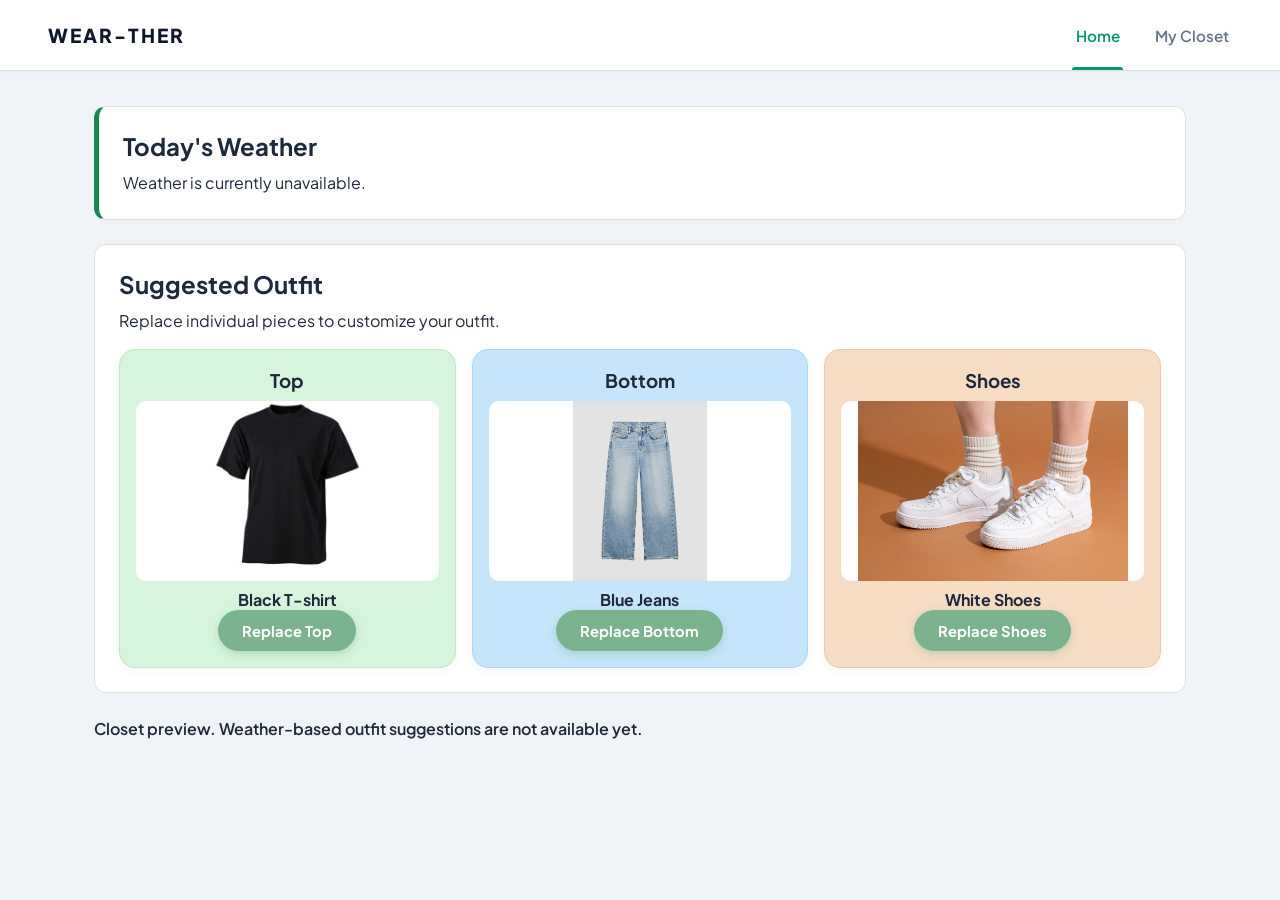
==== index.html @ 6691d895 "Add wardrobe display and navigation improvements - Hash-based navigation (#home, #closet, #closet/<c" ====
<!DOCTYPE html>
<html lang="en">

<head>
  <meta charset="UTF-8">
  <meta name="viewport" content="width=device-width, initial-scale=1.0">
  <title>Wear-ther | Digital Closet</title>
  <link rel="stylesheet" href="style.css">
</head>

<body>

  <!-- Top Global Header -->
  <header class="app-header">
    <div class="logo">WEAR-THER</div>
    <nav class="nav-links" aria-label="Main">
      <button id="nav-home-btn" class="nav-btn active" type="button" aria-current="page">Home</button>
      <button id="nav-closet-btn" class="nav-btn" type="button">My Closet</button>
    </nav>
  </header>

  <main class="main-container">

    <!-- HOME SCREEN (some work done) -->
    <!-- HOME SCREEN: Dowlah's outfit suggestion interface. -->
    <!-- Keep this ID and class so the existing navigation still works. -->
    <section id="screen-home" class="screen-view active">


      <!-- Rafael's weather integration will update this information.
        We do not show a made-up temperature. -->
      <div class="outfit-weather-panel">
        <h2>Today's Weather</h2>
        <p id="outfit-weather-summary">
          Weather is currently unavailable.
        </p>
      </div>

      <!-- This section will display the suggested clothing combination. -->
      <div class="outfit-section">
        <h2>Suggested Outfit</h2>
        <p>Replace individual pieces to customize your outfit.</p>

        <!-- JavaScript will add clothing cards using saved closet items.
         Each card will include its photo, name, and Replace button. -->
        <div id="outfit-grid" class="outfit-grid"></div>
      </div>

      <!-- This chooser stays hidden until someone clicks Replace. -->
      <div id="outfit-replacement-panel" class="hidden">
        <h3 id="outfit-replacement-title">Choose a replacement</h3>

        <!-- JavaScript will show matching clothing categories here.
         For example, replacing a top will show other tops. -->
        <div id="outfit-replacement-options"></div>

        <!-- Cancel will close the chooser and keep the current outfit.
         We will connect this button in the JavaScript step. -->
        <button id="outfit-cancel-replacement" class="primary-pill-btn" type="button">
          Cancel
        </button>
      </div>

      <!-- Confirmation messages will appear here after a replacement.
       role="status" also announces updates to screen-reader users. -->
      <p id="outfit-feedback" role="status"></p>
    </section>

    <!-- MY CLOSET VIEW -->
    <!-- MY CLOSET VIEW (Salwa's Work) -->
    <section id="screen-closet" class="screen-view">
      <div class="closet-top-bar">
        <div class="closet-title-wrap">
          <h2>My Closet</h2>
          <span id="closet-count-badge" class="item-count-badge">0 items</span>
        </div>
        <button id="open-add-modal-btn" class="primary-pill-btn">+ Add Piece</button>
      </div>

      <!-- Category Filter Tabs + Favorites (Hend: counts are filled in by app.js) -->
      <div class="category-tabs" role="group" aria-label="Filter by category">
        <button type="button" class="cat-tab tab-all active" data-category="all" aria-pressed="true">All <span class="tab-count"></span></button>
        <button type="button" class="cat-tab tab-fav" data-category="favorites" aria-pressed="false">★ Favorites <span class="tab-count"></span></button>
        <button type="button" class="cat-tab tab-tops" data-category="top" aria-pressed="false">Tops <span class="tab-count"></span></button>
        <button type="button" class="cat-tab tab-bottoms" data-category="bottom" aria-pressed="false">Bottoms <span class="tab-count"></span></button>
        <button type="button" class="cat-tab tab-outerwear" data-category="outerwear" aria-pressed="false">Outerwear <span class="tab-count"></span></button>
        <button type="button" class="cat-tab tab-shoes" data-category="shoes" aria-pressed="false">Shoes <span class="tab-count"></span></button>
      </div>

      <!-- HEND: Search, weather filter, and sort for browsing the wardrobe -->
      <div class="closet-toolbar">
        <div class="toolbar-field toolbar-search">
          <label for="closet-search">Search</label>
          <input type="search" id="closet-search" placeholder="Name or color, e.g. black" autocomplete="off">
        </div>
        <div class="toolbar-field">
          <label for="closet-weather-filter">Weather</label>
          <select id="closet-weather-filter">
            <option value="any">Any weather</option>
            <option value="warm">Warm (&gt;65°F)</option>
            <option value="cool">Cool (45–65°F)</option>
            <option value="cold">Cold (&lt;45°F)</option>
          </select>
        </div>
        <div class="toolbar-field">
          <label for="closet-sort">Sort by</label>
          <select id="closet-sort">
            <option value="newest">Newest first</option>
            <option value="oldest">Oldest first</option>
            <option value="name">Name (A–Z)</option>
            <option value="category">Category</option>
          </select>
        </div>
      </div>

      <p id="closet-results-summary" class="closet-results-summary" role="status"></p>

      <!-- Clothing Grid -->
      <div id="closet-grid" class="closet-grid">
        <!-- Rendered dynamically from LocalStorage -->
      </div>
    </section>

  </main>

  <!-- ADD / EDIT CLOTHING MODAL -->
  <div id="add-modal" class="modal-overlay hidden">
    <div class="modal-card">
      <div class="modal-header">
        <h3 id="modal-title">Add Clothing</h3>
        <button id="close-modal-btn" class="close-x" type="button">&times;</button>
      </div>

      <form id="add-clothing-form">
        <!-- Hidden input to store item ID when editing -->
        <input type="hidden" id="edit-item-id" value="">

        <div class="form-group">
          <label for="item-name">Clothing Name</label>
          <input type="text" id="item-name" placeholder="e.g., Blue Jeans" required>
        </div>

        <div class="form-group">
          <label for="item-category">Category</label>
          <select id="item-category" required>
            <option value="" disabled selected>Select Category</option>
            <option value="top">Top</option>
            <option value="bottom">Bottom</option>
            <option value="outerwear">Outerwear</option>
            <option value="shoes">Shoes</option>
          </select>
        </div>

        
        <div class="form-group">
          <label for="item-color">Color</label>
          <input type="text" id="item-color" placeholder="e.g., Navy Blue, Light Gray, Indigo" required>
        </div>

        <!-- 2. Multiple-choice checkboxes for weather suitability -->
        <div class="form-group">
          <label>Weather Suitability (Select all that apply)</label>
          <div class="checkbox-options">
            <label><input type="checkbox" name="warmth" value="warm"> Warm (>65°F)</label>
            <label><input type="checkbox" name="warmth" value="cool"> Cool (45–65°F)</label>
            <label><input type="checkbox" name="warmth" value="cold"> Cold (&lt;45°F)</label>
          </div>
        </div>

        <!-- Image file upload -->
        <div class="form-group" id="image-upload-group">
          <label for="item-image-input" id="item-image-label">Upload Photo</label>
          <input type="file" id="item-image-input" accept="image/*">
          <small id="image-edit-note" class="helper-text hidden">Leave blank to keep existing photo.</small>
        </div>

        <div class="modal-actions">
          <button type="button" id="cancel-modal-btn" class="cancel-btn">Cancel</button>
          <button type="submit" id="modal-submit-btn" class="save-btn">Save</button>
        </div>
      </form>
    </div>
  </div>

  <!-- HEND: ITEM VIEWER (larger photo + details, browse with arrows) -->
  <div id="item-viewer" class="modal-overlay hidden" role="dialog" aria-modal="true" aria-labelledby="viewer-name">
    <div class="modal-card viewer-card">
      <div class="modal-header">
        <span id="viewer-position" class="item-count-badge"></span>
        <button id="viewer-close" class="close-x" type="button" aria-label="Close">&times;</button>
      </div>

      <div class="viewer-stage">
        <button id="viewer-prev" class="viewer-arrow" type="button" aria-label="Previous item">&#8249;</button>
        <div class="viewer-img-frame">
          <img id="viewer-img" src="" alt="">
        </div>
        <button id="viewer-next" class="viewer-arrow" type="button" aria-label="Next item">&#8250;</button>
      </div>

      <h3 id="viewer-name" class="viewer-name"></h3>
      <dl class="viewer-details">
        <div><dt>Category</dt><dd id="viewer-category"></dd></div>
        <div><dt>Color</dt><dd id="viewer-color"></dd></div>
        <div><dt>Weather</dt><dd id="viewer-weather"></dd></div>
        <div><dt>Added</dt><dd id="viewer-added"></dd></div>
      </dl>
      <p class="helper-text viewer-hint">Tip: use the ← → arrow keys to browse, Esc to close.</p>

      <div class="modal-actions">
        <button id="viewer-fav" class="cancel-btn" type="button" aria-pressed="false">☆ Add to favorites</button>
        <button id="viewer-edit" class="save-btn" type="button">Edit</button>
      </div>
    </div>
  </div>

  <script src="app.js"></script>
</body>

</html>
---- style.css ----
@import url('https://fonts.googleapis.com/css2?family=Plus+Jakarta+Sans:wght@400;500;600;700;800&display=swap');

* {
  box-sizing: border-box;
  margin: 0;
  padding: 0;
  font-family: 'Plus Jakarta Sans', -apple-system, BlinkMacSystemFont, "Segoe UI", Roboto, sans-serif;
}

/* Light neutral page background that pairs with pastels */
body {
  background-color: #f0f4f8;
  color: #1e293b;
  -webkit-font-smoothing: antialiased;
}

/* Screen Switching */
.screen-view {
  display: none;
}
.screen-view.active {
  display: block;
}
.hidden {
  display: none !important;
}

/* Header */
.app-header {
  display: flex;
  justify-content: space-between;
  align-items: center;
  padding: 1.1rem 3rem;
  background-color: #ffffff;
  border-bottom: 1px solid #dbe2ea;
  position: sticky;
  top: 0;
  z-index: 50;
  box-shadow: 0 1px 3px rgba(0, 0, 0, 0.03);
}

.logo {
  font-weight: 800;
  letter-spacing: 2px;
  font-size: 1.2rem;
  color: #0f172a;
}

.nav-links {
  display: flex;
  gap: 1.8rem;
}

.nav-btn {
  background: none;
  border: none;
  font-size: 0.95rem;
  font-weight: 600;
  color: #64748b;
  cursor: pointer;
  padding: 0.5rem 0.2rem;
  position: relative;
  transition: color 0.2s ease;
}

.nav-btn:hover {
  color: #0f172a;
}

.nav-btn.active {
  color: #059669;
}

.nav-btn.active::after {
  content: '';
  position: absolute;
  bottom: -1.1rem;
  left: 0;
  width: 100%;
  height: 3px;
  background-color: #059669;
  border-radius: 3px 3px 0 0;
}

.main-container {
  max-width: 1140px;
  margin: 2.2rem auto;
  padding: 0 1.5rem;
}

/* Placeholder Box */
.placeholder-box {
  background: #ffffff;
  padding: 5rem 2rem;
  text-align: center;
  border-radius: 16px;
  border: 2px dashed #cbd5e1;
  color: #64748b;
}

/* ================= MY CLOSET HEADER ================= */
.closet-top-bar {
  display: flex;
  justify-content: space-between;
  align-items: center;
  margin-bottom: 1.5rem;
}

.closet-title-wrap {
  display: flex;
  align-items: center;
  gap: 0.8rem;
}

.closet-title-wrap h2 {
  font-size: 1.8rem;
  font-weight: 800;
  letter-spacing: -0.5px;
  color: #0f172a;
}

.item-count-badge {
  background: #e2e8f0;
  color: #334155;
  font-size: 0.8rem;
  font-weight: 700;
  padding: 0.3rem 0.8rem;
  border-radius: 20px;
}

.primary-pill-btn {
  background-color: #7bb38e;
  color: #ffffff;
  border: none;
  padding: 0.7rem 1.5rem;
  border-radius: 50px;
  font-weight: 700;
  font-size: 0.92rem;
  cursor: pointer;
  box-shadow: 0 3px 10px rgba(123, 179, 142, 0.4);
  transition: all 0.2s ease;
}

.primary-pill-btn:hover {
  background-color: #6da27f;
  transform: translateY(-2px);
  box-shadow: 0 6px 16px rgba(123, 179, 142, 0.5);
}

/* ================= CATEGORY TABS ================= */
.category-tabs {
  display: flex;
  gap: 0.65rem;
  margin-bottom: 2rem;
  flex-wrap: wrap;
  background: #ffffff;
  padding: 0.5rem;
  border-radius: 14px;
  border: 1px solid #dce4ec;
  box-shadow: 0 2px 6px rgba(0, 0, 0, 0.03);
}

.cat-tab {
  border: none;
  padding: 0.55rem 1.3rem;
  border-radius: 8px;
  cursor: pointer;
  font-weight: 700;
  font-size: 0.88rem;
  transition: all 0.15s ease;
}

.tab-all { background: #1a1e4b; color: white; }
.tab-fav { background: #ffeaa7; color: #b75500; }
.tab-tops { background: #b8e6c4; color: #1e4620; }
.tab-bottoms { background: #7cc3f9; color: #0b3c66; }
.tab-outerwear { background: #cca5fc; color: #3a156e; }
.tab-shoes { background: #ecc59f; color: #533314; }

.cat-tab:not(.active) {
  opacity: 0.6;
}

.cat-tab.active {
  opacity: 1;
  box-shadow: 0 0 0 2px #0f172a inset;
}

/* ================= CLOSET CARD GRID ================= */
.closet-grid {
  display: grid;
  grid-template-columns: repeat(4, 1fr);
  gap: 1.4rem;
}

@media (max-width: 1000px) {
  .closet-grid {
    grid-template-columns: repeat(3, 1fr);
  }
}

@media (max-width: 720px) {
  .closet-grid {
    grid-template-columns: repeat(2, 1fr);
  }
}

/* RESTORED SATURATED PASTEL CARD COLORS */
.cat-top { 
  background-color: #d7f5dd; 
  border: 1px solid #bfe8c8; 
}

.cat-bottom { 
  background-color: #c5e5fc; 
  border: 1px solid #abd9f9; 
}

.cat-outerwear { 
  background-color: #e3d2fc; 
  border: 1px solid #d1baf7; 
}

.cat-shoes { 
  background-color: #f7ddc3; 
  border: 1px solid #ebcbb0; 
}

.garment-card {
  border-radius: 16px;
  padding: 1.2rem 1rem 1rem;
  text-align: center;
  display: flex;
  flex-direction: column;
  align-items: center;
  position: relative;
  transition: all 0.2s cubic-bezier(0.16, 1, 0.3, 1);
  box-shadow: 0 3px 8px rgba(0, 0, 0, 0.04);
}

.garment-card:hover {
  transform: translateY(-4px);
  box-shadow: 0 10px 20px rgba(0, 0, 0, 0.08);
}

/* Favorite Star */
.fav-btn {
  position: absolute;
  top: 10px;
  right: 12px;
  background: rgba(255, 255, 255, 0.9);
  border: 1px solid rgba(0, 0, 0, 0.06);
  width: 32px;
  height: 32px;
  border-radius: 50%;
  display: flex;
  align-items: center;
  justify-content: center;
  font-size: 1.15rem;
  cursor: pointer;
  color: #cbd5e1;
  transition: all 0.15s ease;
}

.fav-btn:hover {
  transform: scale(1.15);
  color: #f59e0b;
}

.fav-btn.is-fav {
  color: #f59e0b;
  background: #ffffff;
  box-shadow: 0 2px 6px rgba(245, 158, 11, 0.25);
}

/* Framed White Catalog Badge for Image */
.garment-img-wrapper {
  background: #ffffff;
  border-radius: 16px;
  width: 100px;
  height: 100px;
  display: flex;
  align-items: center;
  justify-content: center;
  padding: 10px;
  margin-bottom: 0.9rem;
  box-shadow: 0 4px 12px rgba(0, 0, 0, 0.06);
}

.garment-img-wrapper img {
  max-width: 100%;
  max-height: 100%;
  object-fit: contain;
}

/* Information Container */
.garment-info-box {
  width: 100%;
  background: rgba(0, 0, 0, 0.08);
  border-radius: 10px;
  padding: 0.7rem 0.5rem;
}

.garment-name {
  font-size: 0.95rem;
  font-weight: 800;
  color: #0f172a;
  margin-bottom: 0.2rem;
  white-space: nowrap;
  overflow: hidden;
  text-overflow: ellipsis;
}

.garment-meta-row {
  display: flex;
  align-items: center;
  justify-content: center;
  gap: 0.35rem;
  font-size: 0.78rem;
  font-weight: 600;
  color: #334155;
  text-transform: capitalize;
  margin-bottom: 0.4rem;
}

/* Weather Badges */
.garment-weather-tags {
  display: flex;
  flex-wrap: wrap;
  gap: 0.3rem;
  justify-content: center;
}

.weather-badge {
  font-size: 0.68rem;
  font-weight: 700;
  text-transform: uppercase;
  padding: 0.15rem 0.5rem;
  border-radius: 14px;
  letter-spacing: 0.3px;
  background: rgba(255, 255, 255, 0.7);
  color: #1e293b;
  border: 1px solid rgba(0, 0, 0, 0.06);
}

/* Card Actions */
.card-actions {
  display: flex;
  gap: 0.5rem;
  margin-top: 0.75rem;
  width: 100%;
}

.card-btn {
  flex: 1;
  background: #ffffff;
  border: 1px solid rgba(0, 0, 0, 0.12);
  border-radius: 8px;
  padding: 0.35rem 0;
  font-size: 0.75rem;
  font-weight: 700;
  cursor: pointer;
  color: #334155;
  transition: all 0.15s ease;
}

.card-btn.edit-btn:hover {
  background: #0f172a;
  color: #ffffff;
  border-color: #0f172a;
}

.card-btn.delete-btn:hover {
  background: #ef4444;
  color: #ffffff;
  border-color: #ef4444;
}

/* ================= MODAL STYLES ================= */
.modal-overlay {
  position: fixed;
  inset: 0;
  background: rgba(15, 23, 42, 0.5);
  backdrop-filter: blur(4px);
  display: flex;
  justify-content: center;
  align-items: center;
  z-index: 1000;
  animation: fadeIn 0.2s ease;
}

.modal-card {
  background: #ffffff;
  width: 100%;
  max-width: 450px;
  border-radius: 20px;
  padding: 2rem;
  box-shadow: 0 20px 40px rgba(0, 0, 0, 0.15);
  animation: slideUp 0.25s cubic-bezier(0.16, 1, 0.3, 1);
}

@keyframes fadeIn {
  from { opacity: 0; }
  to { opacity: 1; }
}

@keyframes slideUp {
  from { transform: translateY(20px); opacity: 0; }
  to { transform: translateY(0); opacity: 1; }
}

.modal-header {
  display: flex;
  justify-content: space-between;
  align-items: center;
  margin-bottom: 1.5rem;
}

.modal-header h3 {
  font-size: 1.3rem;
  font-weight: 800;
  color: #0f172a;
}

.close-x {
  background: #f1f5f9;
  border: none;
  width: 32px;
  height: 32px;
  border-radius: 50%;
  display: flex;
  align-items: center;
  justify-content: center;
  font-size: 1.2rem;
  cursor: pointer;
  color: #64748b;
  transition: background 0.2s;
}

.close-x:hover {
  background: #e2e8f0;
  color: #0f172a;
}

.form-group {
  margin-bottom: 1.2rem;
  display: flex;
  flex-direction: column;
}

.form-group label {
  font-size: 0.85rem;
  font-weight: 700;
  color: #334155;
  margin-bottom: 0.4rem;
}

.form-group input[type="text"], .form-group select {
  padding: 0.65rem 0.9rem;
  border: 1.5px solid #cbd5e1;
  border-radius: 10px;
  font-size: 0.9rem;
  outline: none;
  transition: border-color 0.2s;
}

.form-group input[type="text"]:focus, .form-group select:focus {
  border-color: #10b981;
}

.checkbox-options {
  display: flex;
  gap: 0.8rem;
  font-size: 0.85rem;
  flex-wrap: wrap;
}

.checkbox-options label {
  font-weight: 600;
  color: #475569;
  display: flex;
  align-items: center;
  gap: 0.4rem;
  cursor: pointer;
  background: #f8fafc;
  padding: 0.4rem 0.8rem;
  border-radius: 8px;
  border: 1px solid #e2e8f0;
  transition: all 0.15s ease;
}

.checkbox-options label:hover {
  border-color: #cbd5e1;
  background: #f1f5f9;
}

.helper-text {
  font-size: 0.75rem;
  color: #666;
  margin-top: 0.3rem;
}

.modal-actions {
  display: flex;
  justify-content: flex-end;
  gap: 0.6rem;
  margin-top: 1.5rem;
}

.cancel-btn {
  background: #f8fafc;
  border: 1px solid #cbd5e1;
  padding: 0.65rem 1.4rem;
  border-radius: 10px;
  font-weight: 700;
  font-size: 0.88rem;
  cursor: pointer;
  color: #475569;
}

.save-btn {
  background: #059669;
  color: white;
  border: none;
  padding: 0.65rem 1.6rem;
  border-radius: 10px;
  font-weight: 700;
  font-size: 0.88rem;
  cursor: pointer;
  box-shadow: 0 4px 12px rgba(5, 150, 105, 0.25);
  transition: background 0.15s;
}

.save-btn:hover {
  background: #047857;
}

/* ===== DOWLAH'S HOME / OUTFIT INTERFACE ===== */

/* Put weather, outfit suggestions, and replacement choices
   in separate white boxes so they are easy to distinguish. */
#screen-home .outfit-weather-panel,
#screen-home .outfit-section,
#screen-home #outfit-replacement-panel {
  background-color: #ffffff;
  border: 1px solid #dce3df;
  border-radius: 12px;
  padding: 1.5rem;
  margin-bottom: 1.5rem;
}

/* Use the site's existing green color to highlight the weather. */
#screen-home .outfit-weather-panel {
  border-left: 5px solid #198754;
}

/* Leave space between each heading and the content below it. */
#screen-home h2,
#screen-home h3 {
  margin-bottom: 0.6rem;
}

/* Increase the space between lines to make text easier to read. */
#screen-home p {
  line-height: 1.5;
}

/* Arrange clothing cards in columns that adjust to screen width.
   JavaScript will add the clothing cards in a later step. */
#screen-home .outfit-grid,
#screen-home #outfit-replacement-options {
  display: grid;
  grid-template-columns: repeat(auto-fit, minmax(180px, 1fr));
  gap: 1rem;
  margin-top: 1rem;
}

/* Separate the Cancel button from the replacement choices. */
#screen-home #outfit-cancel-replacement {
  margin-top: 1rem;
}

/* Make confirmation messages easy to notice. */
#screen-home #outfit-feedback {
  margin-top: 1rem;
  font-weight: 600;
}

/* Show which button is selected when navigating with a keyboard. */
#screen-home button:focus-visible {
  outline: 3px solid #198754;
  outline-offset: 3px;
}

/* Keep Home photos inside their cards after the closet card restyle.
   These rules apply only to the Home preview, preserving the closet design. */
#screen-home .outfit-grid .garment-card > img {
  width: 100%;
  height: 180px;
  object-fit: contain;
  border-radius: 10px;
  margin-bottom: 0.5rem;
  background-color: #ffffff;
}

/* ===== HEND'S WARDROBE DISPLAY & NAVIGATION ===== */

/* Show which control is focused when using a keyboard. */
.nav-btn:focus-visible,
.cat-tab:focus-visible,
.garment-card button:focus-visible,
.closet-toolbar input:focus-visible,
.closet-toolbar select:focus-visible,
#item-viewer button:focus-visible {
  outline: 3px solid #059669;
  outline-offset: 2px;
}

/* Item count inside each category tab, e.g. "Tops 3". */
.tab-count {
  display: inline-block;
  min-width: 1.4em;
  margin-left: 0.3rem;
  padding: 0 0.4rem;
  border-radius: 10px;
  background: rgba(255, 255, 255, 0.55);
  font-size: 0.75rem;
  line-height: 1.4;
}
.tab-all .tab-count { background: rgba(255, 255, 255, 0.2); }
.tab-count:empty { display: none; }

/* Search / weather / sort row */
.closet-toolbar {
  display: flex;
  flex-wrap: wrap;
  gap: 0.8rem;
  margin: -1rem 0 0.8rem;
}

.toolbar-field {
  display: flex;
  flex-direction: column;
  gap: 0.3rem;
}

.toolbar-search {
  flex: 1 1 240px;
}

.toolbar-field label {
  font-size: 0.75rem;
  font-weight: 700;
  color: #475569;
  text-transform: uppercase;
  letter-spacing: 0.4px;
}

.closet-toolbar input,
.closet-toolbar select {
  padding: 0.6rem 0.85rem;
  border: 1.5px solid #cbd5e1;
  border-radius: 10px;
  font-size: 0.9rem;
  background: #ffffff;
  color: #1e293b;
}

.closet-results-summary {
  font-size: 0.85rem;
  font-weight: 600;
  color: #64748b;
  margin-bottom: 1rem;
}

/* Larger, clickable photos so clothing is easy to recognize. */
.garment-img-wrapper {
  width: 100%;
  height: 170px;
  border: none;
  cursor: zoom-in;
  transition: transform 0.15s ease;
}
.garment-img-wrapper:hover {
  transform: scale(1.02);
}

/* Empty / no-results message */
.closet-empty-state {
  grid-column: 1 / -1;
  text-align: center;
  padding: 3.5rem 1rem;
  color: #64748b;
  background: #ffffff;
  border: 2px dashed #cbd5e1;
  border-radius: 16px;
}
.closet-empty-state .empty-title {
  font-size: 1.1rem;
  font-weight: 700;
  color: #334155;
  margin-bottom: 0.4rem;
}
.closet-empty-state .empty-hint {
  font-size: 0.88rem;
  margin-bottom: 1rem;
}

/* Item viewer */
.viewer-card {
  max-width: 520px;
  max-height: 92vh;
  overflow-y: auto;
}

.viewer-stage {
  display: flex;
  align-items: center;
  gap: 0.6rem;
}

.viewer-img-frame {
  flex: 1;
  background: #ffffff;
  border-radius: 16px;
  height: 320px;
  display: flex;
  align-items: center;
  justify-content: center;
  padding: 1rem;
  box-shadow: 0 4px 12px rgba(0, 0, 0, 0.06);
}
.viewer-img-frame img {
  max-width: 100%;
  max-height: 100%;
  object-fit: contain;
}

.viewer-arrow {
  flex: none;
  width: 40px;
  height: 40px;
  border-radius: 50%;
  border: 1px solid rgba(0, 0, 0, 0.12);
  background: #ffffff;
  font-size: 1.6rem;
  line-height: 1;
  cursor: pointer;
  color: #334155;
}
.viewer-arrow:hover:not(:disabled) {
  background: #0f172a;
  color: #ffffff;
}
.viewer-arrow:disabled {
  opacity: 0.35;
  cursor: default;
}

.viewer-name {
  font-size: 1.35rem;
  font-weight: 800;
  color: #0f172a;
  margin: 1.1rem 0 0.7rem;
  text-align: center;
  overflow-wrap: anywhere;
}

.viewer-details {
  display: grid;
  grid-template-columns: repeat(2, 1fr);
  gap: 0.6rem;
}
.viewer-details > div {
  background: rgba(255, 255, 255, 0.7);
  border-radius: 10px;
  padding: 0.5rem 0.75rem;
}
.viewer-details dt {
  font-size: 0.7rem;
  font-weight: 700;
  text-transform: uppercase;
  letter-spacing: 0.4px;
  color: #64748b;
}
.viewer-details dd {
  font-size: 0.95rem;
  font-weight: 700;
  color: #1e293b;
  text-transform: capitalize;
}

.viewer-hint {
  text-align: center;
  margin-top: 0.8rem;
}

/* Phone-sized screens */
@media (max-width: 600px) {
  .app-header {
    padding: 0.9rem 1rem;
  }
  .nav-links {
    gap: 1rem;
  }
  .closet-top-bar {
    flex-wrap: wrap;
    gap: 0.8rem;
  }
  .closet-toolbar .toolbar-field:not(.toolbar-search) {
    flex: 1 1 140px;
  }
  .garment-img-wrapper {
    height: 130px;
  }
  .viewer-img-frame {
    height: 240px;
  }
  .viewer-hint {
    display: none;
  }
}
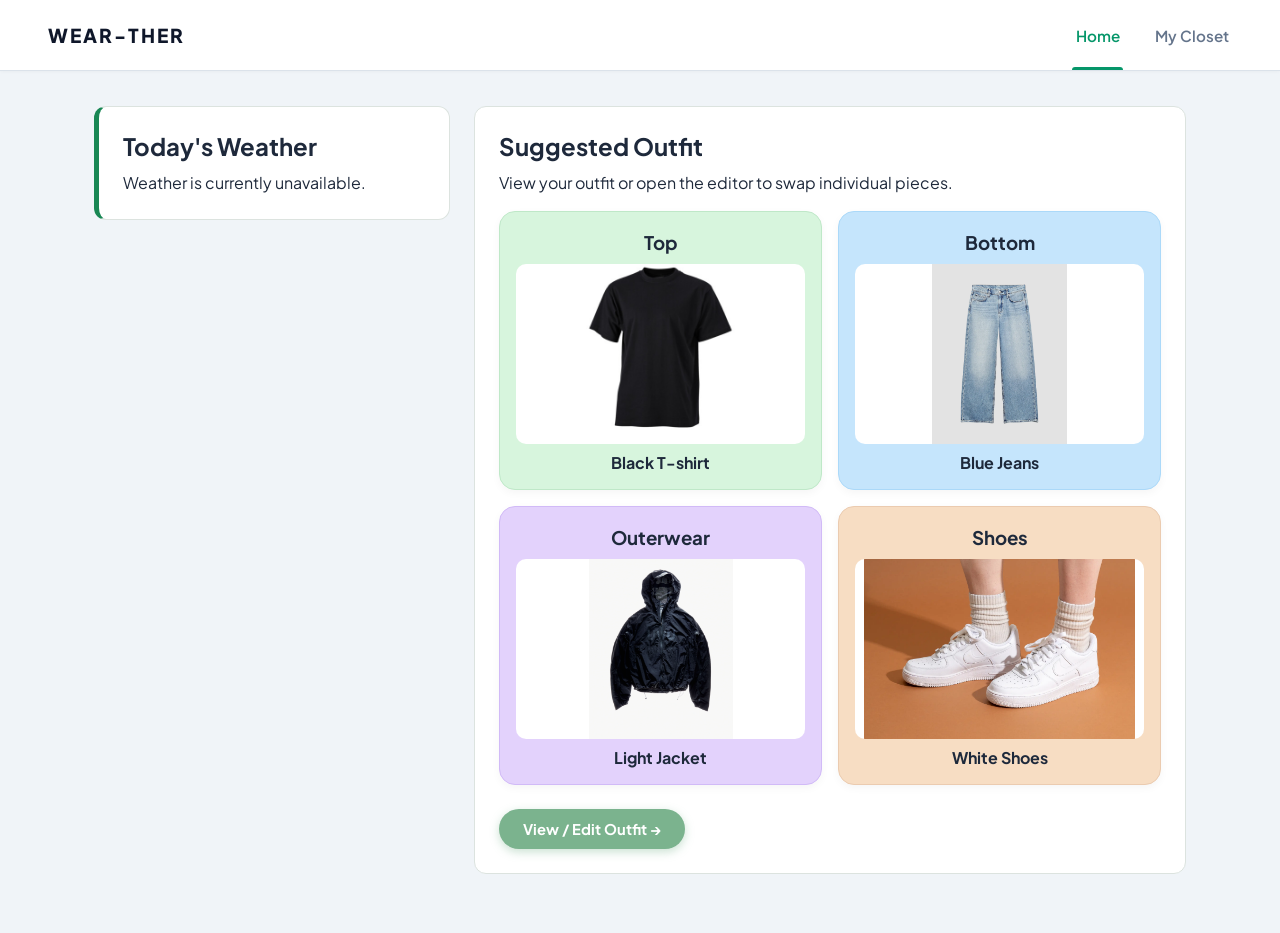
==== commit b3539da5: "Add separate outfit editor and update Home layout" ====
--- a/index.html
+++ b/index.html
@@ -39,34 +39,56 @@
       <!-- This section will display the suggested clothing combination. -->
       <div class="outfit-section">
         <h2>Suggested Outfit</h2>
-        <p>Replace individual pieces to customize your outfit.</p>
+        <p>View your outfit or open the editor to swap individual pieces.</p>
 
         <!-- JavaScript will add clothing cards using saved closet items.
          Each card will include its photo, name, and Replace button. -->
         <div id="outfit-grid" class="outfit-grid"></div>
-      </div>
-
-      <!-- This chooser stays hidden until someone clicks Replace. -->
-      <div id="outfit-replacement-panel" class="hidden">
-        <h3 id="outfit-replacement-title">Choose a replacement</h3>
-
-        <!-- JavaScript will show matching clothing categories here.
+
+        <!-- Opens the separate outfit editing screen. -->
+        <button id="view-edit-outfit-btn" class="primary-pill-btn" type="button">
+          View / Edit Outfit →
+        </button>
+
+      </div>
+
+    </section>
+
+    <!-- MY CLOSET VIEW -->
+    <!-- Separate screen for viewing and editing the current outfit. (Dowlah's Work) -->
+    <section id="screen-outfit" class="screen-view">
+      <div class="outfit-section">
+        <button id="outfit-back-home" class="primary-pill-btn" type="button">
+          ← Back to Home
+        </button>
+
+        <h2>Today's Outfit</h2>
+        <p>Swap individual pieces using items from your closet.</p>
+
+        <!-- JavaScript will display the editable outfit here. -->
+        <div id="outfit-edit-grid" class="outfit-grid"></div>
+
+        <!-- This chooser stays hidden until someone clicks Replace. -->
+        <div id="outfit-replacement-panel" class="hidden">
+          <h3 id="outfit-replacement-title">Choose a replacement</h3>
+
+          <!-- JavaScript will show matching clothing categories here.
          For example, replacing a top will show other tops. -->
-        <div id="outfit-replacement-options"></div>
-
-        <!-- Cancel will close the chooser and keep the current outfit.
+          <div id="outfit-replacement-options"></div>
+
+          <!-- Cancel will close the chooser and keep the current outfit.
          We will connect this button in the JavaScript step. -->
-        <button id="outfit-cancel-replacement" class="primary-pill-btn" type="button">
-          Cancel
-        </button>
-      </div>
-
-      <!-- Confirmation messages will appear here after a replacement.
+          <button id="outfit-cancel-replacement" class="primary-pill-btn" type="button">
+            Cancel
+          </button>
+        </div>
+
+        <!-- Confirmation messages will appear here after a replacement.
        role="status" also announces updates to screen-reader users. -->
-      <p id="outfit-feedback" role="status"></p>
+        <p id="outfit-feedback" role="status"></p>
+      </div>
     </section>
 
-    <!-- MY CLOSET VIEW -->
     <!-- MY CLOSET VIEW (Salwa's Work) -->
     <section id="screen-closet" class="screen-view">
       <div class="closet-top-bar">
@@ -79,12 +101,18 @@
 
       <!-- Category Filter Tabs + Favorites (Hend: counts are filled in by app.js) -->
       <div class="category-tabs" role="group" aria-label="Filter by category">
-        <button type="button" class="cat-tab tab-all active" data-category="all" aria-pressed="true">All <span class="tab-count"></span></button>
-        <button type="button" class="cat-tab tab-fav" data-category="favorites" aria-pressed="false">★ Favorites <span class="tab-count"></span></button>
-        <button type="button" class="cat-tab tab-tops" data-category="top" aria-pressed="false">Tops <span class="tab-count"></span></button>
-        <button type="button" class="cat-tab tab-bottoms" data-category="bottom" aria-pressed="false">Bottoms <span class="tab-count"></span></button>
-        <button type="button" class="cat-tab tab-outerwear" data-category="outerwear" aria-pressed="false">Outerwear <span class="tab-count"></span></button>
-        <button type="button" class="cat-tab tab-shoes" data-category="shoes" aria-pressed="false">Shoes <span class="tab-count"></span></button>
+        <button type="button" class="cat-tab tab-all active" data-category="all" aria-pressed="true">All <span
+            class="tab-count"></span></button>
+        <button type="button" class="cat-tab tab-fav" data-category="favorites" aria-pressed="false">★ Favorites <span
+            class="tab-count"></span></button>
+        <button type="button" class="cat-tab tab-tops" data-category="top" aria-pressed="false">Tops <span
+            class="tab-count"></span></button>
+        <button type="button" class="cat-tab tab-bottoms" data-category="bottom" aria-pressed="false">Bottoms <span
+            class="tab-count"></span></button>
+        <button type="button" class="cat-tab tab-outerwear" data-category="outerwear" aria-pressed="false">Outerwear
+          <span class="tab-count"></span></button>
+        <button type="button" class="cat-tab tab-shoes" data-category="shoes" aria-pressed="false">Shoes <span
+            class="tab-count"></span></button>
       </div>
 
       <!-- HEND: Search, weather filter, and sort for browsing the wardrobe -->
@@ -151,7 +179,7 @@
           </select>
         </div>
 
-        
+
         <div class="form-group">
           <label for="item-color">Color</label>
           <input type="text" id="item-color" placeholder="e.g., Navy Blue, Light Gray, Indigo" required>
@@ -200,10 +228,22 @@
 
       <h3 id="viewer-name" class="viewer-name"></h3>
       <dl class="viewer-details">
-        <div><dt>Category</dt><dd id="viewer-category"></dd></div>
-        <div><dt>Color</dt><dd id="viewer-color"></dd></div>
-        <div><dt>Weather</dt><dd id="viewer-weather"></dd></div>
-        <div><dt>Added</dt><dd id="viewer-added"></dd></div>
+        <div>
+          <dt>Category</dt>
+          <dd id="viewer-category"></dd>
+        </div>
+        <div>
+          <dt>Color</dt>
+          <dd id="viewer-color"></dd>
+        </div>
+        <div>
+          <dt>Weather</dt>
+          <dd id="viewer-weather"></dd>
+        </div>
+        <div>
+          <dt>Added</dt>
+          <dd id="viewer-added"></dd>
+        </div>
       </dl>
       <p class="helper-text viewer-hint">Tip: use the ← → arrow keys to browse, Esc to close.</p>
 
--- a/style.css
+++ b/style.css
@@ -18,9 +18,11 @@
 .screen-view {
   display: none;
 }
+
 .screen-view.active {
   display: block;
 }
+
 .hidden {
   display: none !important;
 }
@@ -170,12 +172,35 @@
   transition: all 0.15s ease;
 }
 
-.tab-all { background: #1a1e4b; color: white; }
-.tab-fav { background: #ffeaa7; color: #b75500; }
-.tab-tops { background: #b8e6c4; color: #1e4620; }
-.tab-bottoms { background: #7cc3f9; color: #0b3c66; }
-.tab-outerwear { background: #cca5fc; color: #3a156e; }
-.tab-shoes { background: #ecc59f; color: #533314; }
+.tab-all {
+  background: #1a1e4b;
+  color: white;
+}
+
+.tab-fav {
+  background: #ffeaa7;
+  color: #b75500;
+}
+
+.tab-tops {
+  background: #b8e6c4;
+  color: #1e4620;
+}
+
+.tab-bottoms {
+  background: #7cc3f9;
+  color: #0b3c66;
+}
+
+.tab-outerwear {
+  background: #cca5fc;
+  color: #3a156e;
+}
+
+.tab-shoes {
+  background: #ecc59f;
+  color: #533314;
+}
 
 .cat-tab:not(.active) {
   opacity: 0.6;
@@ -206,24 +231,24 @@
 }
 
 /* RESTORED SATURATED PASTEL CARD COLORS */
-.cat-top { 
-  background-color: #d7f5dd; 
-  border: 1px solid #bfe8c8; 
-}
-
-.cat-bottom { 
-  background-color: #c5e5fc; 
-  border: 1px solid #abd9f9; 
-}
-
-.cat-outerwear { 
-  background-color: #e3d2fc; 
-  border: 1px solid #d1baf7; 
-}
-
-.cat-shoes { 
-  background-color: #f7ddc3; 
-  border: 1px solid #ebcbb0; 
+.cat-top {
+  background-color: #d7f5dd;
+  border: 1px solid #bfe8c8;
+}
+
+.cat-bottom {
+  background-color: #c5e5fc;
+  border: 1px solid #abd9f9;
+}
+
+.cat-outerwear {
+  background-color: #e3d2fc;
+  border: 1px solid #d1baf7;
+}
+
+.cat-shoes {
+  background-color: #f7ddc3;
+  border: 1px solid #ebcbb0;
 }
 
 .garment-card {
@@ -400,13 +425,25 @@
 }
 
 @keyframes fadeIn {
-  from { opacity: 0; }
-  to { opacity: 1; }
+  from {
+    opacity: 0;
+  }
+
+  to {
+    opacity: 1;
+  }
 }
 
 @keyframes slideUp {
-  from { transform: translateY(20px); opacity: 0; }
-  to { transform: translateY(0); opacity: 1; }
+  from {
+    transform: translateY(20px);
+    opacity: 0;
+  }
+
+  to {
+    transform: translateY(0);
+    opacity: 1;
+  }
 }
 
 .modal-header {
@@ -455,7 +492,8 @@
   margin-bottom: 0.4rem;
 }
 
-.form-group input[type="text"], .form-group select {
+.form-group input[type="text"],
+.form-group select {
   padding: 0.65rem 0.9rem;
   border: 1.5px solid #cbd5e1;
   border-radius: 10px;
@@ -464,7 +502,8 @@
   transition: border-color 0.2s;
 }
 
-.form-group input[type="text"]:focus, .form-group select:focus {
+.form-group input[type="text"]:focus,
+.form-group select:focus {
   border-color: #10b981;
 }
 
@@ -594,7 +633,7 @@
 
 /* Keep Home photos inside their cards after the closet card restyle.
    These rules apply only to the Home preview, preserving the closet design. */
-#screen-home .outfit-grid .garment-card > img {
+#screen-home .outfit-grid .garment-card>img {
   width: 100%;
   height: 180px;
   object-fit: contain;
@@ -627,8 +666,14 @@
   font-size: 0.75rem;
   line-height: 1.4;
 }
-.tab-all .tab-count { background: rgba(255, 255, 255, 0.2); }
-.tab-count:empty { display: none; }
+
+.tab-all .tab-count {
+  background: rgba(255, 255, 255, 0.2);
+}
+
+.tab-count:empty {
+  display: none;
+}
 
 /* Search / weather / sort row */
 .closet-toolbar {
@@ -681,6 +726,7 @@
   cursor: zoom-in;
   transition: transform 0.15s ease;
 }
+
 .garment-img-wrapper:hover {
   transform: scale(1.02);
 }
@@ -695,12 +741,14 @@
   border: 2px dashed #cbd5e1;
   border-radius: 16px;
 }
+
 .closet-empty-state .empty-title {
   font-size: 1.1rem;
   font-weight: 700;
   color: #334155;
   margin-bottom: 0.4rem;
 }
+
 .closet-empty-state .empty-hint {
   font-size: 0.88rem;
   margin-bottom: 1rem;
@@ -730,6 +778,7 @@
   padding: 1rem;
   box-shadow: 0 4px 12px rgba(0, 0, 0, 0.06);
 }
+
 .viewer-img-frame img {
   max-width: 100%;
   max-height: 100%;
@@ -748,10 +797,12 @@
   cursor: pointer;
   color: #334155;
 }
+
 .viewer-arrow:hover:not(:disabled) {
   background: #0f172a;
   color: #ffffff;
 }
+
 .viewer-arrow:disabled {
   opacity: 0.35;
   cursor: default;
@@ -771,11 +822,13 @@
   grid-template-columns: repeat(2, 1fr);
   gap: 0.6rem;
 }
-.viewer-details > div {
+
+.viewer-details>div {
   background: rgba(255, 255, 255, 0.7);
   border-radius: 10px;
   padding: 0.5rem 0.75rem;
 }
+
 .viewer-details dt {
   font-size: 0.7rem;
   font-weight: 700;
@@ -783,6 +836,7 @@
   letter-spacing: 0.4px;
   color: #64748b;
 }
+
 .viewer-details dd {
   font-size: 0.95rem;
   font-weight: 700;
@@ -800,23 +854,211 @@
   .app-header {
     padding: 0.9rem 1rem;
   }
+
   .nav-links {
     gap: 1rem;
   }
+
   .closet-top-bar {
     flex-wrap: wrap;
     gap: 0.8rem;
   }
+
   .closet-toolbar .toolbar-field:not(.toolbar-search) {
     flex: 1 1 140px;
   }
+
   .garment-img-wrapper {
     height: 130px;
   }
+
   .viewer-img-frame {
     height: 240px;
   }
+
   .viewer-hint {
     display: none;
   }
 }
+
+/* Home: weather on the left and the outfit on the right.
+   Apply the grid only when Home is the active screen. */
+#screen-home.active {
+  display: grid;
+  grid-template-columns: minmax(220px, 1fr) minmax(0, 2fr);
+  gap: 1.5rem;
+  align-items: start;
+}
+
+/* Let the existing chooser and feedback span both columns
+   until we move them into the outfit editing screen. */
+#screen-home>#outfit-replacement-panel,
+#screen-home>#outfit-feedback {
+  grid-column: 1 / -1;
+}
+
+/* Stack the panels on smaller screens for readability. */
+@media (max-width: 800px) {
+  #screen-home.active {
+    grid-template-columns: 1fr;
+  }
+}
+
+/* Add space between the outfit cards and the editing button. */
+#view-edit-outfit-btn {
+  display: block;
+  margin-top: 24px;
+}
+
+/* DOWLAH */
+/* Keep the editor's outfit cards in compact columns. */
+#outfit-edit-grid {
+  display: grid;
+  grid-template-columns: repeat(auto-fit, minmax(180px, 260px));
+  gap: 1rem;
+  margin-top: 1.5rem;
+}
+
+/* Prevent cards from stretching beyond their columns. */
+#outfit-edit-grid .garment-card {
+  min-width: 0;
+  padding: 1rem;
+}
+
+/* Give every clothing photo the same manageable height. */
+#outfit-edit-grid .garment-card>img {
+  display: block;
+  width: 100%;
+  height: 180px;
+  object-fit: contain;
+  background-color: white;
+  border-radius: 10px;
+  margin: 0.75rem 0;
+}
+
+/* DOWLAH */
+/* Outfit editor: four equal columns on a wide screen. */
+#screen-outfit #outfit-edit-grid {
+  display: grid;
+  grid-template-columns: repeat(4, minmax(0, 1fr));
+  gap: 1rem;
+  margin-top: 1.5rem;
+}
+
+/* Keep each card compact. */
+#screen-outfit #outfit-edit-grid>.garment-card {
+  min-width: 0;
+  padding: 1rem;
+  text-align: center;
+}
+
+/* Show the full clothing photo at a consistent size. */
+#screen-outfit #outfit-edit-grid>.garment-card>img {
+  display: block;
+  width: 100%;
+  height: 180px;
+  object-fit: contain;
+  background: white;
+  border-radius: 10px;
+  margin: 0.75rem 0;
+}
+
+/* Use two columns on smaller screens. */
+@media (max-width: 800px) {
+  #screen-outfit #outfit-edit-grid {
+    grid-template-columns: repeat(2, minmax(0, 1fr));
+  }
+}
+
+/* Use one column on narrow phones. */
+@media (max-width: 450px) {
+  #screen-outfit #outfit-edit-grid {
+    grid-template-columns: 1fr;
+  }
+}
+
+/*DOWLAH*/
+/* When the chooser is open, place it beside the current outfit. */
+#screen-outfit .outfit-section:has(#outfit-replacement-panel:not(.hidden)) {
+  display: grid;
+  grid-template-columns: minmax(0, 2fr) minmax(240px, 1fr);
+  gap: 1rem;
+  align-items: start;
+}
+
+/* Keep the heading, navigation, and feedback across both columns. */
+#screen-outfit .outfit-section> :not(#outfit-edit-grid):not(#outfit-replacement-panel) {
+  grid-column: 1 / -1;
+}
+
+/* Current outfit on the left. */
+#screen-outfit .outfit-section:has(#outfit-replacement-panel:not(.hidden)) #outfit-edit-grid {
+  grid-column: 1;
+  margin-top: 0;
+}
+
+/* Replacement choices on the right. */
+#screen-outfit #outfit-replacement-panel {
+  grid-column: 2;
+  padding: 1rem;
+  background: #dff7f7;
+  border-radius: 12px;
+}
+
+#screen-outfit #outfit-replacement-options {
+  display: grid;
+  gap: 0.75rem;
+  margin: 1rem 0;
+}
+
+/* Stack the chooser below the outfit on smaller screens. */
+@media (max-width: 800px) {
+  #screen-outfit .outfit-section:has(#outfit-replacement-panel:not(.hidden)) {
+    grid-template-columns: minmax(0, 1fr);
+  }
+
+  #screen-outfit #outfit-replacement-panel {
+    grid-column: 1;
+  }
+}
+
+/*DOWLAH*/
+/* Keep Back to Home compact when the swap panel is open. */
+#screen-outfit #outfit-back-home {
+  justify-self: start;
+  width: auto;
+}
+
+/* Display replacement photos beside their names. */
+#screen-outfit #outfit-replacement-options>button {
+  display: flex;
+  align-items: center;
+  gap: 0.75rem;
+  width: 100%;
+  padding: 0.75rem;
+  border-radius: 10px;
+  text-align: left;
+}
+
+/* Keep replacement thumbnails small and show the full garment. */
+#screen-outfit #outfit-replacement-options>button>img {
+  width: 70px;
+  height: 85px;
+  flex-shrink: 0;
+  object-fit: contain;
+  background: white;
+  border-radius: 8px;
+}
+
+/*DOWLAH*/
+/* Keep Home's four outfit previews balanced in two columns. */
+#screen-home #outfit-grid {
+  grid-template-columns: repeat(2, minmax(0, 1fr));
+}
+
+/* Stack the previews on narrow phones. */
+@media (max-width: 450px) {
+  #screen-home #outfit-grid {
+    grid-template-columns: 1fr;
+  }
+}
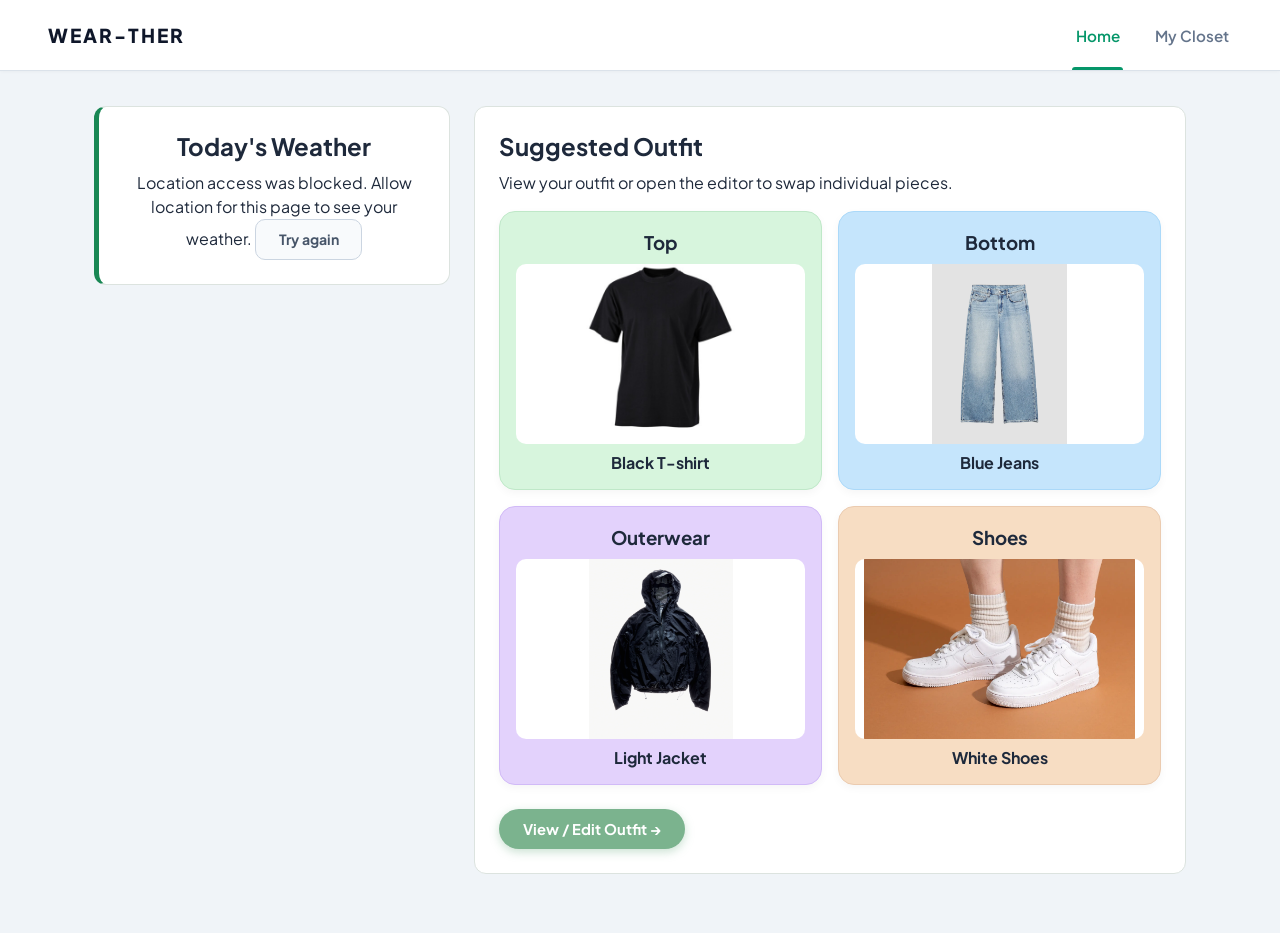
==== commit 5ee7bc09: "Outfit rules -Added the outfit rules so display the correct outfits with said weather -implemented t" ====
--- a/index.html
+++ b/index.html
@@ -189,6 +189,7 @@
         <div class="form-group">
           <label>Weather Suitability (Select all that apply)</label>
           <div class="checkbox-options">
+            <label><input type="checkbox" name="warmth" value="all"> All weather</label>
             <label><input type="checkbox" name="warmth" value="warm"> Warm (>65°F)</label>
             <label><input type="checkbox" name="warmth" value="cool"> Cool (45–65°F)</label>
             <label><input type="checkbox" name="warmth" value="cold"> Cold (&lt;45°F)</label>
--- a/style.css
+++ b/style.css
@@ -1061,4 +1061,54 @@
   #screen-home #outfit-grid {
     grid-template-columns: 1fr;
   }
-}+}
+/* ===== RAFAEL: TODAY'S WEATHER LAYOUT ===== */
+/* Center everything in the weather box. */
+#screen-home .outfit-weather-panel {
+  text-align: center;
+}
+
+/* Each piece of weather info sits on its own line. */
+#outfit-weather-summary .weather-location,
+#outfit-weather-summary .weather-condition,
+#outfit-weather-summary .weather-temp,
+#outfit-weather-summary .weather-feels,
+#outfit-weather-summary .weather-detail {
+  display: block;
+}
+
+#outfit-weather-summary .weather-location {
+  font-weight: 700;
+}
+
+/* Sky description sits directly under the location. */
+#outfit-weather-summary .weather-condition {
+  color: #475569;
+}
+
+/* Large, bold temperature. */
+#outfit-weather-summary .weather-temp {
+  font-size: 3.5rem;
+  font-weight: 800;
+  line-height: 1.1;
+  margin-top: 0.5rem;
+  color: #0f172a;
+}
+
+#outfit-weather-summary .weather-feels {
+  color: #475569;
+  font-weight: 600;
+}
+
+/* High and low side by side. */
+#outfit-weather-summary .weather-range {
+  display: flex;
+  justify-content: center;
+  gap: 1rem;
+  font-weight: 700;
+  margin: 0.4rem 0 0.8rem;
+}
+
+#outfit-weather-summary .weather-detail {
+  margin-top: 0.2rem;
+}
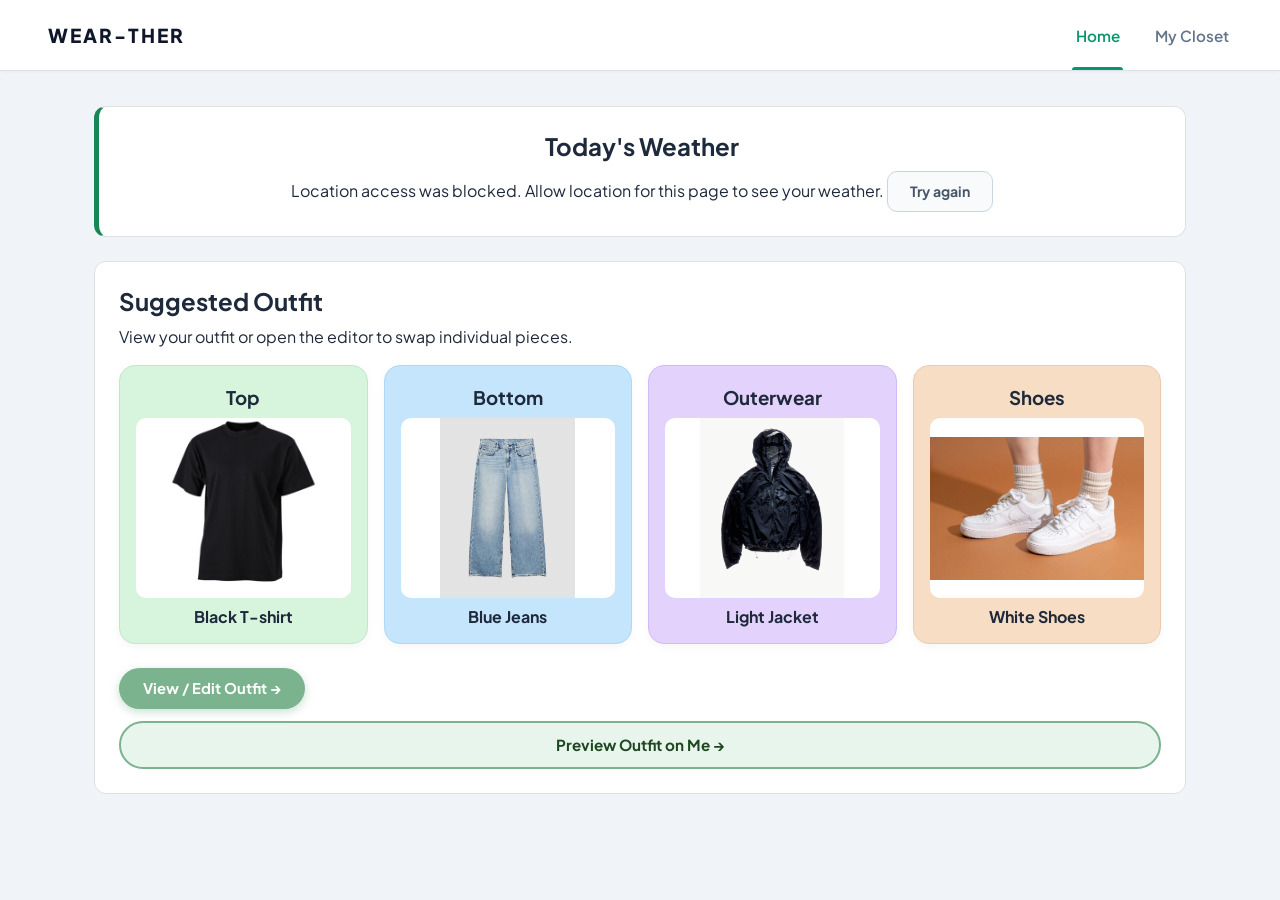
==== commit f1dd30f6: "Add virtual outfit preview and restore stacked Home layout - New Virtual Outfit Preview screen (#pre" ====
--- a/index.html
+++ b/index.html
@@ -50,6 +50,11 @@
           View / Edit Outfit →
         </button>
 
+        <!-- HEND: Opens the AI virtual try-on screen. -->
+        <button id="open-preview-btn" class="preview-cta-btn" type="button">
+          Preview Outfit on Me →
+        </button>
+
       </div>
 
     </section>
@@ -87,6 +92,114 @@
        role="status" also announces updates to screen-reader users. -->
         <p id="outfit-feedback" role="status"></p>
       </div>
+    </section>
+
+    <!-- HEND: VIRTUAL OUTFIT PREVIEW (AI try-on with Google Gemini) -->
+    <section id="screen-preview" class="screen-view" aria-labelledby="preview-heading">
+      <div class="preview-top-bar">
+        <h2 id="preview-heading">Virtual Outfit Preview</h2>
+        <button id="preview-back-home" class="preview-back-link" type="button">← Back to Home</button>
+      </div>
+
+      <div class="preview-board">
+        <!-- Left: the suggested outfit + the user's photo -->
+        <div class="preview-panel preview-outfit-panel">
+          <h3>Selected Outfit</h3>
+          <div class="preview-outfit-body">
+            <ul id="preview-outfit-list" class="preview-outfit-list"></ul>
+
+            <div class="preview-photo-slot">
+              <!-- Shown when there is no photo yet -->
+              <label id="preview-upload-label" for="preview-photo-input" class="preview-upload-box">
+                <span class="preview-upload-icon" aria-hidden="true">＋</span>
+                <span>Upload Your Photo</span>
+              </label>
+
+              <!-- Shown once a photo is saved -->
+              <div id="preview-photo-frame" class="preview-photo-frame hidden">
+                <img id="preview-photo-img" src="" alt="Your photo">
+                <div class="preview-photo-actions">
+                  <label for="preview-photo-input" class="preview-mini-btn">Change</label>
+                  <button id="preview-photo-remove" class="preview-mini-btn" type="button">Remove</button>
+                </div>
+              </div>
+
+              <input type="file" id="preview-photo-input" class="visually-hidden" accept="image/*">
+            </div>
+          </div>
+          <p class="helper-text preview-privacy">
+            Use a clear, full-body photo, standing and facing the camera. It is saved only in
+            this browser and is sent to the AI service (see AI settings) only when you click
+            Generate Preview.
+          </p>
+        </div>
+
+        <!-- Right: the AI-generated result -->
+        <div class="preview-panel preview-result-panel">
+          <h3>Generated Preview</h3>
+          <div id="preview-result-stage" class="preview-result-stage" aria-live="polite">
+            <div id="preview-result-placeholder" class="preview-result-placeholder">
+              <span id="preview-result-icon" class="preview-person-icon" aria-hidden="true"></span>
+              <p id="preview-result-message">Upload a full-body photo to preview this outfit.</p>
+            </div>
+            <img id="preview-result-img" class="preview-result-img hidden" src="" alt="">
+          </div>
+          <p id="preview-result-caption" class="preview-result-caption hidden"></p>
+          <a id="preview-download" class="preview-mini-btn preview-download hidden" href="#" download="wearther-preview.png">Download image</a>
+        </div>
+      </div>
+
+      <button id="preview-generate-btn" class="primary-pill-btn preview-generate-btn" type="button" disabled>
+        Generate Preview →
+      </button>
+
+      <!-- Which AI service makes the preview (settings stored only in this browser) -->
+      <details id="preview-settings" class="preview-settings">
+        <summary>AI settings</summary>
+
+        <fieldset class="preview-provider">
+          <legend>Which AI makes the preview?</legend>
+          <label>
+            <input type="radio" name="preview-provider" value="huggingface" checked>
+            <span><strong>Hugging Face (free)</strong>: dresses each piece in turn (top, bottom, jacket, then shoes). Takes about a minute; has a daily free limit.</span>
+          </label>
+          <label>
+            <input type="radio" name="preview-provider" value="gemini">
+            <span><strong>Google Gemini (paid)</strong>: dresses the whole outfit, including shoes. Needs an API key with billing turned on.</span>
+          </label>
+        </fieldset>
+
+        <div id="preview-hf-settings">
+          <p class="helper-text">
+            Works without an account. Free use has a daily limit; to raise it, create a free
+            Hugging Face account and paste a "Read" access token from
+            <strong>huggingface.co/settings/tokens</strong> (optional).
+          </p>
+          <form id="preview-hf-form" class="preview-key-form">
+            <label for="preview-hf-input" class="visually-hidden">Hugging Face token (optional)</label>
+            <input type="password" id="preview-hf-input" placeholder="Optional: hf_..." autocomplete="off">
+            <button type="submit" class="save-btn">Save token</button>
+            <button type="button" id="preview-hf-remove" class="cancel-btn">Remove</button>
+          </form>
+          <p id="preview-hf-status" class="helper-text" role="status"></p>
+        </div>
+
+        <div id="preview-gemini-settings" class="hidden">
+          <p class="helper-text">
+            Paste your API key from <strong>aistudio.google.com/apikey</strong>. Gemini image
+            generation is not free (about $0.03 per image).
+          </p>
+          <form id="preview-key-form" class="preview-key-form">
+            <label for="preview-key-input" class="visually-hidden">Gemini API key</label>
+            <input type="password" id="preview-key-input" placeholder="Paste your Gemini API key" autocomplete="off">
+            <button type="submit" class="save-btn">Save key</button>
+            <button type="button" id="preview-key-remove" class="cancel-btn">Remove</button>
+          </form>
+          <p id="preview-key-status" class="helper-text" role="status"></p>
+        </div>
+
+        <p class="helper-text">Keys and tokens are saved only in this browser. Never commit them to GitHub.</p>
+      </details>
     </section>
 
     <!-- MY CLOSET VIEW (Salwa's Work) -->
--- a/style.css
+++ b/style.css
@@ -881,12 +881,12 @@
   }
 }
 
-/* Home: weather on the left and the outfit on the right.
+/* Home: weather on top, the suggested outfit right underneath (full width).
    Apply the grid only when Home is the active screen. */
 #screen-home.active {
   display: grid;
-  grid-template-columns: minmax(220px, 1fr) minmax(0, 2fr);
-  gap: 1.5rem;
+  grid-template-columns: minmax(0, 1fr);
+  gap: 0;
   align-items: start;
 }
 
@@ -1051,9 +1051,10 @@
 }
 
 /*DOWLAH*/
-/* Keep Home's four outfit previews balanced in two columns. */
+/* Home's outfit now spans the full width, so show the four pieces in one row
+   (they wrap to fewer columns on smaller screens). */
 #screen-home #outfit-grid {
-  grid-template-columns: repeat(2, minmax(0, 1fr));
+  grid-template-columns: repeat(auto-fit, minmax(180px, 1fr));
 }
 
 /* Stack the previews on narrow phones. */
@@ -1112,3 +1113,433 @@
 #outfit-weather-summary .weather-detail {
   margin-top: 0.2rem;
 }
+
+/* ===== HEND: VIRTUAL OUTFIT PREVIEW ===== */
+
+/* Hide visually but keep available to screen readers and the keyboard. */
+.visually-hidden {
+  position: absolute !important;
+  width: 1px;
+  height: 1px;
+  padding: 0;
+  margin: -1px;
+  overflow: hidden;
+  clip: rect(0, 0, 0, 0);
+  white-space: nowrap;
+  border: 0;
+}
+
+/* Home: "Preview Outfit on Me" button under View / Edit Outfit. */
+.preview-cta-btn {
+  display: block;
+  width: 100%;
+  margin-top: 12px;
+  padding: 0.8rem 1.5rem;
+  border-radius: 50px;
+  border: 2px solid #7bb38e;
+  background: #e8f5ec;
+  color: #1e4620;
+  font-weight: 700;
+  font-size: 0.95rem;
+  cursor: pointer;
+  transition: all 0.2s ease;
+}
+.preview-cta-btn:hover {
+  background: #7bb38e;
+  color: #ffffff;
+}
+
+/* Title row */
+.preview-top-bar {
+  display: flex;
+  justify-content: space-between;
+  align-items: center;
+  flex-wrap: wrap;
+  gap: 0.6rem;
+  margin-bottom: 1.2rem;
+}
+.preview-top-bar h2 {
+  font-size: 1.8rem;
+  font-weight: 800;
+  letter-spacing: -0.5px;
+  color: #0f172a;
+}
+.preview-back-link {
+  background: none;
+  border: none;
+  font-weight: 700;
+  font-size: 0.92rem;
+  color: #334155;
+  cursor: pointer;
+  padding: 0.4rem 0.2rem;
+}
+.preview-back-link:hover {
+  color: #059669;
+}
+
+/* Light green board holding both panels (as in the Figma). */
+.preview-board {
+  display: grid;
+  grid-template-columns: minmax(0, 1.25fr) minmax(0, 1fr);
+  gap: 1.2rem;
+  background: #e8f5ec;
+  border: 1px solid #bfe8c8;
+  border-radius: 16px;
+  padding: 1.2rem;
+}
+
+.preview-panel {
+  background: rgba(255, 255, 255, 0.75);
+  border-radius: 14px;
+  padding: 1.2rem;
+  display: flex;
+  flex-direction: column;
+}
+.preview-panel h3 {
+  font-size: 1.15rem;
+  font-weight: 800;
+  color: #0f172a;
+  margin-bottom: 0.9rem;
+}
+
+/* Selected outfit: list on the left, photo on the right. */
+.preview-outfit-body {
+  display: grid;
+  grid-template-columns: minmax(0, 1fr) 150px;
+  gap: 1rem;
+  align-items: start;
+}
+
+.preview-outfit-list {
+  list-style: none;
+  display: flex;
+  flex-direction: column;
+  gap: 0.7rem;
+}
+
+.preview-outfit-row {
+  display: flex;
+  align-items: center;
+  gap: 0.6rem;
+}
+
+.preview-outfit-thumb {
+  flex: none;
+  width: 48px;
+  height: 48px;
+  background: #ffffff;
+  border-radius: 10px;
+  border: 1px solid rgba(0, 0, 0, 0.06);
+  display: flex;
+  align-items: center;
+  justify-content: center;
+  padding: 4px;
+}
+.preview-outfit-thumb img {
+  max-width: 100%;
+  max-height: 100%;
+  object-fit: contain;
+}
+
+/* Category-colored name pills, same colors as the closet tabs. */
+.preview-outfit-name {
+  flex: 1;
+  min-width: 0;
+  padding: 0.65rem 0.8rem;
+  border-radius: 8px;
+  font-weight: 700;
+  font-size: 0.9rem;
+  text-align: center;
+  overflow: hidden;
+  text-overflow: ellipsis;
+  white-space: nowrap;
+}
+.row-top .preview-outfit-name { background: #b8e6c4; color: #1e4620; }
+.row-bottom .preview-outfit-name { background: #7cc3f9; color: #0b3c66; }
+.row-outerwear .preview-outfit-name { background: #cca5fc; color: #3a156e; }
+.row-shoes .preview-outfit-name { background: #ecc59f; color: #533314; }
+
+.preview-outfit-empty {
+  color: #64748b;
+  font-weight: 600;
+  font-size: 0.9rem;
+}
+
+/* User photo slot */
+.preview-upload-box {
+  height: 210px;
+  border: 2px dashed #7bb38e;
+  border-radius: 12px;
+  background: #ffffff;
+  display: flex;
+  flex-direction: column;
+  align-items: center;
+  justify-content: center;
+  gap: 0.4rem;
+  text-align: center;
+  font-weight: 700;
+  font-size: 0.85rem;
+  color: #1e4620;
+  cursor: pointer;
+  padding: 0.5rem;
+  transition: background 0.15s ease;
+}
+.preview-upload-box:hover {
+  background: #f3fbf5;
+}
+.preview-upload-icon {
+  font-size: 1.6rem;
+  line-height: 1;
+  color: #7bb38e;
+}
+
+/* Keyboard users focus the hidden file input; show it on the visible box. */
+.preview-photo-slot:has(#preview-photo-input:focus-visible) .preview-upload-box,
+.preview-photo-slot:has(#preview-photo-input:focus-visible) .preview-photo-frame {
+  outline: 3px solid #059669;
+  outline-offset: 2px;
+}
+
+.preview-photo-frame {
+  background: #ffffff;
+  border-radius: 12px;
+  padding: 6px;
+  box-shadow: 0 4px 12px rgba(0, 0, 0, 0.08);
+}
+.preview-photo-frame img {
+  width: 100%;
+  height: 200px;
+  object-fit: cover;
+  border-radius: 8px;
+  display: block;
+}
+.preview-photo-actions {
+  display: flex;
+  gap: 0.35rem;
+  margin-top: 6px;
+}
+.preview-photo-actions > * {
+  flex: 1;
+}
+
+.preview-mini-btn {
+  display: inline-block;
+  text-align: center;
+  background: #ffffff;
+  border: 1px solid rgba(0, 0, 0, 0.12);
+  border-radius: 8px;
+  padding: 0.35rem 0.5rem;
+  font-size: 0.75rem;
+  font-weight: 700;
+  color: #334155;
+  cursor: pointer;
+  text-decoration: none;
+  transition: all 0.15s ease;
+}
+.preview-mini-btn:hover {
+  background: #0f172a;
+  color: #ffffff;
+  border-color: #0f172a;
+}
+.preview-mini-btn:disabled {
+  opacity: 0.5;
+  cursor: default;
+}
+
+.preview-privacy {
+  margin-top: 1rem;
+}
+
+/* Generated preview */
+.preview-result-stage {
+  flex: 1;
+  min-height: 320px;
+  background: #ffffff;
+  border-radius: 12px;
+  border: 1px solid #dce4ec;
+  display: flex;
+  align-items: center;
+  justify-content: center;
+  padding: 0.8rem;
+}
+
+.preview-result-placeholder {
+  text-align: center;
+  color: #475569;
+  font-weight: 600;
+  font-size: 0.9rem;
+  max-width: 240px;
+  line-height: 1.5;
+}
+
+/* Simple person icon (head + shoulders) drawn with CSS. */
+.preview-person-icon {
+  display: block;
+  position: relative;
+  width: 44px;
+  height: 46px;
+  margin: 0 auto 0.8rem;
+}
+.preview-person-icon::before,
+.preview-person-icon::after {
+  content: "";
+  position: absolute;
+  left: 50%;
+  transform: translateX(-50%);
+  background: #7cc3f9;
+}
+.preview-person-icon::before {
+  top: 0;
+  width: 20px;
+  height: 20px;
+  border-radius: 50%;
+}
+.preview-person-icon::after {
+  bottom: 0;
+  width: 40px;
+  height: 22px;
+  border-radius: 20px 20px 6px 6px;
+}
+.preview-person-icon.is-error::before,
+.preview-person-icon.is-error::after {
+  background: #f4a3a3;
+}
+
+.preview-spinner {
+  display: block;
+  width: 40px;
+  height: 40px;
+  margin: 0 auto 0.8rem;
+  border-radius: 50%;
+  border: 4px solid #d7f5dd;
+  border-top-color: #7bb38e;
+  animation: preview-spin 0.9s linear infinite;
+}
+@keyframes preview-spin {
+  to { transform: rotate(360deg); }
+}
+
+.preview-result-img {
+  max-width: 100%;
+  max-height: 460px;
+  object-fit: contain;
+  border-radius: 10px;
+  box-shadow: 0 6px 16px rgba(0, 0, 0, 0.12);
+}
+
+.preview-result-caption {
+  margin-top: 0.7rem;
+  font-size: 0.8rem;
+  font-weight: 600;
+  color: #475569;
+  text-align: center;
+}
+.preview-download {
+  align-self: center;
+  margin-top: 0.5rem;
+}
+
+/* Big green Generate button under the board. */
+.preview-generate-btn {
+  display: block;
+  width: min(100%, 420px);
+  margin: 1.4rem auto 0;
+  padding: 0.9rem 1.5rem;
+  font-size: 1rem;
+}
+.preview-generate-btn:disabled {
+  background-color: #b9cfc0;
+  box-shadow: none;
+  transform: none;
+  cursor: not-allowed;
+}
+
+/* API key settings */
+.preview-settings {
+  margin-top: 1.6rem;
+  background: #ffffff;
+  border: 1px solid #dce4ec;
+  border-radius: 12px;
+  padding: 0.9rem 1.1rem;
+}
+.preview-settings summary {
+  font-weight: 700;
+  color: #334155;
+  cursor: pointer;
+}
+.preview-settings .helper-text {
+  margin-top: 0.6rem;
+}
+
+/* Choose the AI service */
+.preview-provider {
+  border: none;
+  margin-top: 0.8rem;
+  display: flex;
+  flex-direction: column;
+  gap: 0.5rem;
+}
+.preview-provider legend {
+  font-size: 0.85rem;
+  font-weight: 700;
+  color: #334155;
+  margin-bottom: 0.5rem;
+}
+.preview-provider label {
+  display: flex;
+  align-items: flex-start;
+  gap: 0.55rem;
+  font-size: 0.85rem;
+  color: #475569;
+  background: #f8fafc;
+  border: 1px solid #e2e8f0;
+  border-radius: 10px;
+  padding: 0.6rem 0.8rem;
+  cursor: pointer;
+  line-height: 1.45;
+}
+.preview-provider label:has(input:checked) {
+  background: #e8f5ec;
+  border-color: #7bb38e;
+}
+.preview-provider input {
+  margin-top: 0.2rem;
+  accent-color: #059669;
+}
+.preview-key-form {
+  display: flex;
+  flex-wrap: wrap;
+  gap: 0.5rem;
+  margin-top: 0.7rem;
+}
+.preview-key-form input {
+  flex: 1 1 220px;
+  padding: 0.6rem 0.85rem;
+  border: 1.5px solid #cbd5e1;
+  border-radius: 10px;
+  font-size: 0.9rem;
+}
+
+#screen-preview button:focus-visible,
+#screen-preview summary:focus-visible,
+#screen-preview a:focus-visible,
+#screen-preview input:focus-visible,
+#open-preview-btn:focus-visible {
+  outline: 3px solid #059669;
+  outline-offset: 2px;
+}
+
+/* Stack the panels on smaller screens. */
+@media (max-width: 800px) {
+  .preview-board {
+    grid-template-columns: 1fr;
+  }
+}
+@media (max-width: 450px) {
+  .preview-outfit-body {
+    grid-template-columns: 1fr;
+  }
+  .preview-upload-box {
+    height: 140px;
+  }
+}
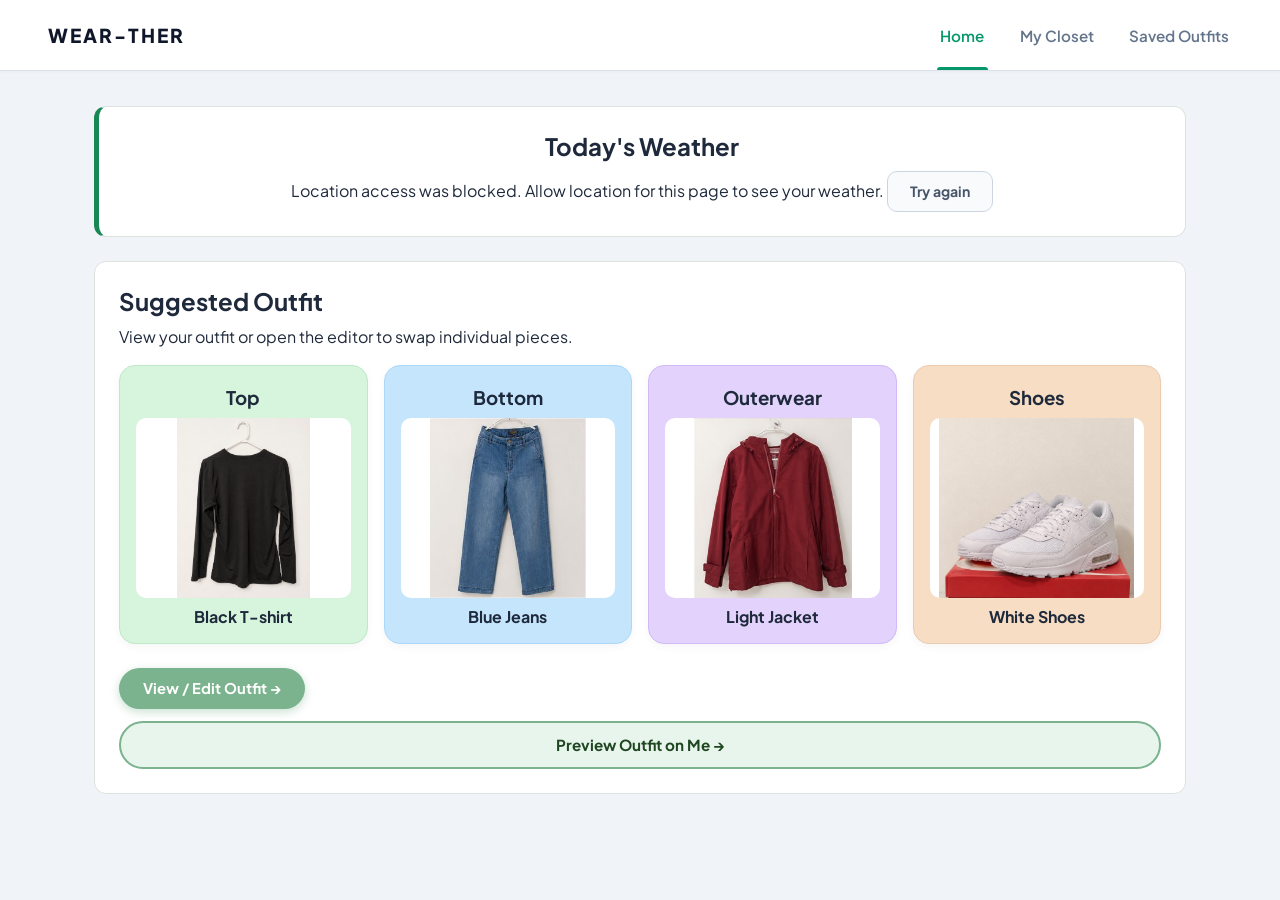
==== commit 34ed8446: "Preview without API keys, swap highlight, outfit compare, saved outfits - Removed every API key / to" ====
--- a/index.html
+++ b/index.html
@@ -16,6 +16,7 @@
     <nav class="nav-links" aria-label="Main">
       <button id="nav-home-btn" class="nav-btn active" type="button" aria-current="page">Home</button>
       <button id="nav-closet-btn" class="nav-btn" type="button">My Closet</button>
+      <button id="nav-saved-btn" class="nav-btn" type="button">Saved Outfits</button>
     </nav>
   </header>
 
@@ -70,6 +71,17 @@
         <h2>Today's Outfit</h2>
         <p>Swap individual pieces using items from your closet.</p>
 
+        <!-- HEND: Compare the original suggestion with your changes, and save the outfit. -->
+        <div id="outfit-compare-bar" class="outfit-compare-bar">
+          <div class="compare-toggle" role="group" aria-label="Compare outfits">
+            <button id="outfit-view-modified" class="compare-btn active" type="button" aria-pressed="true">My outfit</button>
+            <button id="outfit-view-original" class="compare-btn" type="button" aria-pressed="false">Original suggestion</button>
+          </div>
+          <button id="outfit-save-btn" class="save-outfit-btn" type="button">★ Save Outfit</button>
+        </div>
+        <p id="outfit-compare-note" class="outfit-compare-note" role="status"></p>
+        <div id="outfit-original-grid" class="outfit-grid hidden"></div>
+
         <!-- JavaScript will display the editable outfit here. -->
         <div id="outfit-edit-grid" class="outfit-grid"></div>
 
@@ -94,7 +106,7 @@
       </div>
     </section>
 
-    <!-- HEND: VIRTUAL OUTFIT PREVIEW (AI try-on with Google Gemini) -->
+    <!-- HEND: OUTFIT PREVIEW (full outfit + optional AI try-on on the user's photo) -->
     <section id="screen-preview" class="screen-view" aria-labelledby="preview-heading">
       <div class="preview-top-bar">
         <h2 id="preview-heading">Virtual Outfit Preview</h2>
@@ -128,78 +140,61 @@
             </div>
           </div>
           <p class="helper-text preview-privacy">
-            Use a clear, full-body photo, standing and facing the camera. It is saved only in
-            this browser and is sent to the AI service (see AI settings) only when you click
-            Generate Preview.
+            Optional: add a clear, full-body photo (standing, facing the camera, feet visible) to
+            try the outfit on yourself. It is saved only in this browser and sent to the free
+            try-on service only when you click Try It On My Photo.
           </p>
         </div>
 
-        <!-- Right: the AI-generated result -->
+        <!-- Right: the preview. "Full outfit" always works; "On my photo" is an AI beta. -->
         <div class="preview-panel preview-result-panel">
-          <h3>Generated Preview</h3>
-          <div id="preview-result-stage" class="preview-result-stage" aria-live="polite">
-            <div id="preview-result-placeholder" class="preview-result-placeholder">
-              <span id="preview-result-icon" class="preview-person-icon" aria-hidden="true"></span>
-              <p id="preview-result-message">Upload a full-body photo to preview this outfit.</p>
+          <div class="preview-result-head">
+            <h3>Generated Preview</h3>
+            <div class="compare-toggle" role="group" aria-label="Preview type">
+              <button id="preview-view-board" class="compare-btn active" type="button" aria-pressed="true">Full outfit</button>
+              <button id="preview-view-photo" class="compare-btn" type="button" aria-pressed="false">On my photo · beta</button>
             </div>
-            <img id="preview-result-img" class="preview-result-img hidden" src="" alt="">
-          </div>
-          <p id="preview-result-caption" class="preview-result-caption hidden"></p>
-          <a id="preview-download" class="preview-mini-btn preview-download hidden" href="#" download="wearther-preview.png">Download image</a>
-        </div>
-      </div>
-
-      <button id="preview-generate-btn" class="primary-pill-btn preview-generate-btn" type="button" disabled>
-        Generate Preview →
-      </button>
-
-      <!-- Which AI service makes the preview (settings stored only in this browser) -->
-      <details id="preview-settings" class="preview-settings">
-        <summary>AI settings</summary>
-
-        <fieldset class="preview-provider">
-          <legend>Which AI makes the preview?</legend>
-          <label>
-            <input type="radio" name="preview-provider" value="huggingface" checked>
-            <span><strong>Hugging Face (free)</strong>: dresses each piece in turn (top, bottom, jacket, then shoes). Takes about a minute; has a daily free limit.</span>
-          </label>
-          <label>
-            <input type="radio" name="preview-provider" value="gemini">
-            <span><strong>Google Gemini (paid)</strong>: dresses the whole outfit, including shoes. Needs an API key with billing turned on.</span>
-          </label>
-        </fieldset>
-
-        <div id="preview-hf-settings">
-          <p class="helper-text">
-            Works without an account. Free use has a daily limit; to raise it, create a free
-            Hugging Face account and paste a "Read" access token from
-            <strong>huggingface.co/settings/tokens</strong> (optional).
-          </p>
-          <form id="preview-hf-form" class="preview-key-form">
-            <label for="preview-hf-input" class="visually-hidden">Hugging Face token (optional)</label>
-            <input type="password" id="preview-hf-input" placeholder="Optional: hf_..." autocomplete="off">
-            <button type="submit" class="save-btn">Save token</button>
-            <button type="button" id="preview-hf-remove" class="cancel-btn">Remove</button>
-          </form>
-          <p id="preview-hf-status" class="helper-text" role="status"></p>
-        </div>
-
-        <div id="preview-gemini-settings" class="hidden">
-          <p class="helper-text">
-            Paste your API key from <strong>aistudio.google.com/apikey</strong>. Gemini image
-            generation is not free (about $0.03 per image).
-          </p>
-          <form id="preview-key-form" class="preview-key-form">
-            <label for="preview-key-input" class="visually-hidden">Gemini API key</label>
-            <input type="password" id="preview-key-input" placeholder="Paste your Gemini API key" autocomplete="off">
-            <button type="submit" class="save-btn">Save key</button>
-            <button type="button" id="preview-key-remove" class="cancel-btn">Remove</button>
-          </form>
-          <p id="preview-key-status" class="helper-text" role="status"></p>
-        </div>
-
-        <p class="helper-text">Keys and tokens are saved only in this browser. Never commit them to GitHub.</p>
-      </details>
+          </div>
+
+          <!-- All four pieces arranged together: instant, no AI, never times out. -->
+          <div id="preview-board-view">
+            <div id="preview-flatlay" class="outfit-flatlay" aria-label="Your full outfit"></div>
+          </div>
+
+          <!-- AI try-on on the user's photo (optional). -->
+          <div id="preview-photo-view" class="hidden">
+            <div id="preview-result-stage" class="preview-result-stage" aria-live="polite">
+              <div id="preview-result-placeholder" class="preview-result-placeholder">
+                <span id="preview-result-icon" class="preview-person-icon" aria-hidden="true"></span>
+                <p id="preview-result-message">Upload a full-body photo to see this outfit on you.</p>
+                <button id="preview-see-board" class="preview-mini-btn hidden" type="button">See your full outfit</button>
+              </div>
+              <img id="preview-result-img" class="preview-result-img hidden" src="" alt="">
+            </div>
+            <p id="preview-result-caption" class="preview-result-caption hidden"></p>
+            <a id="preview-download" class="preview-mini-btn preview-download hidden" href="#" download="wearther-preview.jpg">Download image</a>
+          </div>
+        </div>
+      </div>
+
+      <div class="preview-actions">
+        <button id="preview-generate-btn" class="primary-pill-btn preview-generate-btn" type="button" disabled>
+          Try It On My Photo →
+        </button>
+        <button id="preview-save-btn" class="save-outfit-btn" type="button">★ Save Outfit</button>
+      </div>
+    </section>
+
+    <!-- HEND: SAVED OUTFITS (complete combinations the user chose to keep) -->
+    <section id="screen-saved" class="screen-view" aria-labelledby="saved-heading">
+      <div class="closet-top-bar">
+        <div class="closet-title-wrap">
+          <h2 id="saved-heading">Saved Outfits</h2>
+          <span id="saved-count-badge" class="item-count-badge">0 outfits</span>
+        </div>
+      </div>
+      <p id="saved-status" class="closet-results-summary" role="status"></p>
+      <div id="saved-list" class="saved-list"></div>
     </section>
 
     <!-- MY CLOSET VIEW (Salwa's Work) -->
@@ -278,7 +273,42 @@
 
         <div class="form-group">
           <label for="item-name">Clothing Name</label>
-          <input type="text" id="item-name" placeholder="e.g., Blue Jeans" required>
+          <input type="text" id="item-name" list="item-name-suggestions" placeholder="e.g., Blue Jeans" autocomplete="off" required>
+          <!-- Suggestions only; users can still type any custom name -->
+          <datalist id="item-name-suggestions">
+            <option value="T-Shirt"></option>
+            <option value="Long Sleeve Shirt"></option>
+            <option value="Button-Up Shirt"></option>
+            <option value="Polo Shirt"></option>
+            <option value="Tank Top"></option>
+            <option value="Blouse"></option>
+            <option value="Sweater"></option>
+            <option value="Cardigan"></option>
+            <option value="Hoodie"></option>
+            <option value="Sweatshirt"></option>
+            <option value="Jeans"></option>
+            <option value="Chinos"></option>
+            <option value="Trousers"></option>
+            <option value="Sweatpants"></option>
+            <option value="Leggings"></option>
+            <option value="Shorts"></option>
+            <option value="Skirt"></option>
+            <option value="Dress"></option>
+            <option value="Puffer Jacket"></option>
+            <option value="Denim Jacket"></option>
+            <option value="Leather Jacket"></option>
+            <option value="Rain Jacket"></option>
+            <option value="Windbreaker"></option>
+            <option value="Blazer"></option>
+            <option value="Trench Coat"></option>
+            <option value="Wool Coat"></option>
+            <option value="Sneakers"></option>
+            <option value="Boots"></option>
+            <option value="Rain Boots"></option>
+            <option value="Loafers"></option>
+            <option value="Sandals"></option>
+            <option value="Dress Shoes"></option>
+          </datalist>
         </div>
 
         <div class="form-group">
@@ -295,7 +325,32 @@
 
         <div class="form-group">
           <label for="item-color">Color</label>
-          <input type="text" id="item-color" placeholder="e.g., Navy Blue, Light Gray, Indigo" required>
+          <input type="text" id="item-color" list="item-color-suggestions" placeholder="e.g., Navy Blue, Light Gray, Indigo" autocomplete="off" required>
+          <!-- Suggestions only; users can still type any custom color -->
+          <datalist id="item-color-suggestions">
+            <option value="Black"></option>
+            <option value="White"></option>
+            <option value="Gray"></option>
+            <option value="Light Gray"></option>
+            <option value="Charcoal"></option>
+            <option value="Navy"></option>
+            <option value="Blue"></option>
+            <option value="Light Blue"></option>
+            <option value="Indigo"></option>
+            <option value="Beige"></option>
+            <option value="Cream"></option>
+            <option value="Khaki"></option>
+            <option value="Tan"></option>
+            <option value="Brown"></option>
+            <option value="Olive"></option>
+            <option value="Green"></option>
+            <option value="Red"></option>
+            <option value="Burgundy"></option>
+            <option value="Pink"></option>
+            <option value="Purple"></option>
+            <option value="Yellow"></option>
+            <option value="Orange"></option>
+          </datalist>
         </div>
 
         <!-- 2. Multiple-choice checkboxes for weather suitability -->
@@ -368,6 +423,19 @@
     </div>
   </div>
 
+  <!-- Undo toast shown after removing a closet item -->
+  <!-- HEND: Confirmation after saving or loading an outfit -->
+  <div id="save-toast" class="undo-toast" role="status" aria-live="polite">
+    <span id="save-toast-message" class="undo-toast-message"></span>
+    <button id="save-toast-btn" class="undo-toast-btn" type="button">View saved</button>
+  </div>
+
+  <div id="undo-toast" class="undo-toast" role="status" aria-live="polite">
+    <span id="undo-toast-message" class="undo-toast-message"></span>
+    <button id="undo-toast-btn" class="undo-toast-btn" type="button">Undo</button>
+    <div id="undo-toast-bar" class="undo-toast-bar" aria-hidden="true"></div>
+  </div>
+
   <script src="app.js"></script>
 </body>
 
--- a/style.css
+++ b/style.css
@@ -1439,12 +1439,16 @@
   margin-top: 0.5rem;
 }
 
-/* Big green Generate button under the board. */
+/* Try-on + Save buttons under the board. */
+.preview-actions {
+  display: flex;
+  flex-wrap: wrap;
+  justify-content: center;
+  gap: 0.8rem;
+  margin-top: 1.4rem;
+}
 .preview-generate-btn {
-  display: block;
-  width: min(100%, 420px);
-  margin: 1.4rem auto 0;
-  padding: 0.9rem 1.5rem;
+  padding: 0.9rem 1.8rem;
   font-size: 1rem;
 }
 .preview-generate-btn:disabled {
@@ -1452,72 +1456,6 @@
   box-shadow: none;
   transform: none;
   cursor: not-allowed;
-}
-
-/* API key settings */
-.preview-settings {
-  margin-top: 1.6rem;
-  background: #ffffff;
-  border: 1px solid #dce4ec;
-  border-radius: 12px;
-  padding: 0.9rem 1.1rem;
-}
-.preview-settings summary {
-  font-weight: 700;
-  color: #334155;
-  cursor: pointer;
-}
-.preview-settings .helper-text {
-  margin-top: 0.6rem;
-}
-
-/* Choose the AI service */
-.preview-provider {
-  border: none;
-  margin-top: 0.8rem;
-  display: flex;
-  flex-direction: column;
-  gap: 0.5rem;
-}
-.preview-provider legend {
-  font-size: 0.85rem;
-  font-weight: 700;
-  color: #334155;
-  margin-bottom: 0.5rem;
-}
-.preview-provider label {
-  display: flex;
-  align-items: flex-start;
-  gap: 0.55rem;
-  font-size: 0.85rem;
-  color: #475569;
-  background: #f8fafc;
-  border: 1px solid #e2e8f0;
-  border-radius: 10px;
-  padding: 0.6rem 0.8rem;
-  cursor: pointer;
-  line-height: 1.45;
-}
-.preview-provider label:has(input:checked) {
-  background: #e8f5ec;
-  border-color: #7bb38e;
-}
-.preview-provider input {
-  margin-top: 0.2rem;
-  accent-color: #059669;
-}
-.preview-key-form {
-  display: flex;
-  flex-wrap: wrap;
-  gap: 0.5rem;
-  margin-top: 0.7rem;
-}
-.preview-key-form input {
-  flex: 1 1 220px;
-  padding: 0.6rem 0.85rem;
-  border: 1.5px solid #cbd5e1;
-  border-radius: 10px;
-  font-size: 0.9rem;
 }
 
 #screen-preview button:focus-visible,
@@ -1543,3 +1481,411 @@
     height: 140px;
   }
 }
+
+/* ===== Unified dropdown arrows =====
+   Every <select> and every suggestion input (input[list]) uses the same
+   chevron, sized and positioned to match the box padding. */
+.form-group select,
+.closet-toolbar select,
+.form-group input[list] {
+  -webkit-appearance: none;
+  -moz-appearance: none;
+  appearance: none;
+  background-color: #ffffff;
+  background-image: url("data:image/svg+xml,%3Csvg xmlns='http://www.w3.org/2000/svg' viewBox='0 0 20 20' fill='none' stroke='%2364748b' stroke-width='2.2' stroke-linecap='round' stroke-linejoin='round'%3E%3Cpath d='M5 7.5l5 5 5-5'/%3E%3C/svg%3E");
+  background-repeat: no-repeat;
+  background-position: right 0.8rem center;
+  background-size: 1rem 1rem;
+  padding-right: 2.4rem;
+  cursor: pointer;
+}
+
+.form-group input[list] {
+  cursor: text;
+}
+
+/* Hide Chrome/Edge's built-in datalist arrow but keep it clickable,
+   stretched over our chevron so clicking the arrow still opens the list. */
+.form-group input[list]::-webkit-calendar-picker-indicator {
+  opacity: 0;
+  cursor: pointer;
+  width: 1.6rem;
+  height: 100%;
+  margin-right: -1.9rem;
+}
+
+.form-group select:focus,
+.closet-toolbar select:focus,
+.form-group input[list]:focus {
+  background-image: url("data:image/svg+xml,%3Csvg xmlns='http://www.w3.org/2000/svg' viewBox='0 0 20 20' fill='none' stroke='%2310b981' stroke-width='2.2' stroke-linecap='round' stroke-linejoin='round'%3E%3Cpath d='M5 7.5l5 5 5-5'/%3E%3C/svg%3E");
+}
+
+/* ===== Undo toast ===== */
+.undo-toast {
+  position: fixed;
+  left: 50%;
+  bottom: 1.5rem;
+  transform: translate(-50%, 150%);
+  display: flex;
+  align-items: center;
+  gap: 1rem;
+  min-width: min(360px, calc(100vw - 2rem));
+  max-width: calc(100vw - 2rem);
+  padding: 0.85rem 1rem 0.95rem 1.2rem;
+  background: #1e293b;
+  color: #f8fafc;
+  border-radius: 12px;
+  box-shadow: 0 12px 30px rgba(15, 23, 42, 0.35);
+  font-size: 0.9rem;
+  overflow: hidden;
+  opacity: 0;
+  pointer-events: none;
+  transition: transform 0.3s ease, opacity 0.3s ease;
+  z-index: 2000;
+}
+
+.undo-toast.show {
+  transform: translate(-50%, 0);
+  opacity: 1;
+  pointer-events: auto;
+}
+
+.undo-toast-message {
+  flex: 1;
+  overflow: hidden;
+  text-overflow: ellipsis;
+  white-space: nowrap;
+}
+
+.undo-toast-btn {
+  flex-shrink: 0;
+  background: transparent;
+  border: 1.5px solid #10b981;
+  color: #34d399;
+  font-weight: 700;
+  font-size: 0.85rem;
+  padding: 0.4rem 0.9rem;
+  border-radius: 8px;
+  cursor: pointer;
+  transition: background 0.2s, color 0.2s;
+}
+
+.undo-toast-btn:hover,
+.undo-toast-btn:focus-visible {
+  background: #10b981;
+  color: #ffffff;
+  outline: none;
+}
+
+.undo-toast-bar {
+  position: absolute;
+  left: 0;
+  bottom: 0;
+  height: 3px;
+  width: 100%;
+  background: #10b981;
+  transform-origin: left;
+  transform: scaleX(0);
+}
+
+.undo-toast.show .undo-toast-bar {
+  animation: undo-countdown 6s linear forwards;
+}
+
+@keyframes undo-countdown {
+  from { transform: scaleX(1); }
+  to   { transform: scaleX(0); }
+}
+
+@media (prefers-reduced-motion: reduce) {
+  .undo-toast { transition: opacity 0.2s; }
+  .undo-toast.show .undo-toast-bar { animation-duration: 6s; }
+}
+
+/* ===== HEND: SWAP HIGHLIGHT, COMPARE, SAVE, FULL-OUTFIT PREVIEW, SAVED OUTFITS ===== */
+
+/* Card that was just swapped: green border + "Updated" badge for a few seconds. */
+.garment-card.just-swapped {
+  outline: 3px solid #059669;
+  outline-offset: 3px;
+  animation: swap-pulse 1.2s ease-out 2;
+}
+@keyframes swap-pulse {
+  0% { box-shadow: 0 0 0 0 rgba(5, 150, 105, 0.45); }
+  100% { box-shadow: 0 0 0 14px rgba(5, 150, 105, 0); }
+}
+.swap-badge {
+  position: absolute;
+  top: -11px;
+  left: 50%;
+  transform: translateX(-50%);
+  white-space: nowrap;
+  box-shadow: 0 2px 6px rgba(15, 23, 42, 0.18);
+  background: #059669;
+  color: #ffffff;
+  font-size: 0.7rem;
+  font-weight: 800;
+  letter-spacing: 0.3px;
+  text-transform: uppercase;
+  padding: 0.2rem 0.55rem;
+  border-radius: 20px;
+}
+.swap-badge.is-original {
+  background: #f59e0b;
+}
+.garment-card.is-different {
+  outline: 3px dashed #f59e0b;
+  outline-offset: 3px;
+}
+
+/* Two-option toggle used for Original vs. Modified and for the preview views. */
+.compare-toggle {
+  display: inline-flex;
+  background: #e2e8f0;
+  border-radius: 999px;
+  padding: 4px;
+  gap: 4px;
+}
+.compare-btn {
+  border: none;
+  background: transparent;
+  color: #334155;
+  font-weight: 700;
+  font-size: 0.85rem;
+  padding: 0.45rem 1rem;
+  border-radius: 999px;
+  cursor: pointer;
+  transition: background 0.15s ease, color 0.15s ease;
+}
+.compare-btn.active {
+  background: #ffffff;
+  color: #065f46;
+  box-shadow: 0 1px 4px rgba(15, 23, 42, 0.12);
+}
+.compare-btn:disabled {
+  opacity: 0.45;
+  cursor: not-allowed;
+}
+
+.outfit-compare-bar {
+  display: flex;
+  flex-wrap: wrap;
+  align-items: center;
+  justify-content: space-between;
+  gap: 0.8rem;
+  margin: 1rem 0 0.4rem;
+}
+.outfit-compare-note {
+  font-size: 0.88rem;
+  color: #475569;
+  margin-bottom: 0.6rem;
+}
+.outfit-compare-note .preview-mini-btn {
+  margin-left: 0.4rem;
+}
+
+/* Save Outfit button (outfit editor + preview). */
+.save-outfit-btn {
+  background: #fff7e0;
+  color: #8a4b00;
+  border: 2px solid #f5c26b;
+  padding: 0.7rem 1.4rem;
+  border-radius: 999px;
+  font-weight: 800;
+  font-size: 0.92rem;
+  cursor: pointer;
+  transition: all 0.15s ease;
+}
+.save-outfit-btn:hover:not(:disabled) {
+  background: #f5c26b;
+  color: #3d2200;
+}
+.save-outfit-btn:disabled {
+  opacity: 0.5;
+  cursor: not-allowed;
+}
+
+/* Preview header with the view toggle. */
+.preview-result-head {
+  display: flex;
+  flex-wrap: wrap;
+  align-items: center;
+  justify-content: space-between;
+  gap: 0.6rem;
+  margin-bottom: 0.9rem;
+}
+.preview-result-head h3 {
+  margin-bottom: 0;
+}
+.preview-result-placeholder .preview-mini-btn {
+  margin-top: 0.8rem;
+}
+
+/* "Full outfit": jacket + top side by side, bottom below, shoes at the bottom. */
+.outfit-flatlay {
+  display: grid;
+  grid-template-columns: 1fr 1fr;
+  grid-template-areas:
+    "outerwear top"
+    "bottom bottom"
+    "shoes shoes";
+  gap: 0.7rem;
+  background: #ffffff;
+  border: 1px solid #dce4ec;
+  border-radius: 12px;
+  padding: 0.9rem;
+}
+.flatlay-tile {
+  margin: 0;
+  border-radius: 12px;
+  padding: 0.6rem;
+  display: flex;
+  flex-direction: column;
+  align-items: center;
+  gap: 0.35rem;
+}
+.flatlay-tile img {
+  width: 100%;
+  height: 130px;
+  object-fit: contain;
+  background: #ffffff;
+  border-radius: 8px;
+}
+.flatlay-tile figcaption {
+  font-size: 0.82rem;
+  font-weight: 700;
+  color: #1e293b;
+  text-align: center;
+}
+.flatlay-outerwear { grid-area: outerwear; background: #e3d2fc; }
+.flatlay-top { grid-area: top; background: #d7f5dd; }
+.flatlay-bottom { grid-area: bottom; background: #c5e5fc; justify-self: center; width: min(100%, 260px); }
+.flatlay-shoes { grid-area: shoes; background: #f7ddc3; justify-self: center; width: min(100%, 260px); }
+.flatlay-bottom img { height: 170px; }
+.flatlay-shoes img { height: 100px; }
+.flatlay-tile.is-empty {
+  background: #f8fafc;
+  border: 2px dashed #cbd5e1;
+  justify-content: center;
+  min-height: 80px;
+}
+.flatlay-tile.is-empty figcaption {
+  color: #64748b;
+  font-weight: 600;
+}
+.flatlay-empty {
+  grid-column: 1 / -1;
+  text-align: center;
+  color: #64748b;
+  font-weight: 600;
+  padding: 2rem 0;
+}
+
+/* Saved Outfits page */
+.saved-list {
+  display: grid;
+  gap: 1.2rem;
+}
+.saved-outfit-card {
+  background: #ffffff;
+  border: 1px solid #dce4ec;
+  border-radius: 16px;
+  padding: 1.2rem;
+  box-shadow: 0 2px 6px rgba(0, 0, 0, 0.03);
+}
+.saved-outfit-head h3 {
+  font-size: 1.15rem;
+  font-weight: 800;
+  color: #0f172a;
+}
+.saved-outfit-head p {
+  font-size: 0.85rem;
+  color: #64748b;
+  margin: 0.15rem 0 0.9rem;
+}
+.saved-outfit-pieces {
+  display: grid;
+  grid-template-columns: repeat(4, minmax(0, 1fr));
+  gap: 0.7rem;
+}
+.saved-piece {
+  border-radius: 12px;
+  padding: 0.5rem;
+  display: flex;
+  flex-direction: column;
+  align-items: center;
+  gap: 0.35rem;
+  text-align: center;
+  font-size: 0.8rem;
+  font-weight: 700;
+  color: #1e293b;
+}
+.saved-piece img {
+  width: 100%;
+  height: 90px;
+  object-fit: contain;
+  background: #ffffff;
+  border-radius: 8px;
+}
+.saved-piece.is-empty {
+  justify-content: center;
+  min-height: 110px;
+  color: #64748b;
+  font-weight: 600;
+}
+.saved-outfit-actions {
+  display: flex;
+  flex-wrap: wrap;
+  gap: 0.6rem;
+  margin-top: 1rem;
+}
+.saved-delete-btn[data-confirm="yes"] {
+  background: #fee2e2;
+  border-color: #ef4444;
+  color: #b91c1c;
+}
+
+.compare-btn:focus-visible,
+.save-outfit-btn:focus-visible,
+#screen-saved button:focus-visible {
+  outline: 3px solid #059669;
+  outline-offset: 2px;
+}
+
+@media (max-width: 700px) {
+  .saved-outfit-pieces {
+    grid-template-columns: repeat(2, minmax(0, 1fr));
+  }
+}
+
+/* HEND: "Original suggestion" grid uses the same 4-column card layout as the editor. */
+#screen-outfit #outfit-original-grid {
+  display: grid;
+  grid-template-columns: repeat(4, minmax(0, 1fr));
+  gap: 1rem;
+  margin-top: 1.5rem;
+}
+#screen-outfit #outfit-original-grid > .garment-card {
+  min-width: 0;
+  padding: 1rem;
+  text-align: center;
+}
+#screen-outfit #outfit-original-grid > .garment-card > img {
+  display: block;
+  width: 100%;
+  height: 180px;
+  object-fit: contain;
+  background: white;
+  border-radius: 10px;
+  margin: 0.75rem 0;
+}
+@media (max-width: 800px) {
+  #screen-outfit #outfit-original-grid {
+    grid-template-columns: repeat(2, minmax(0, 1fr));
+  }
+}
+@media (max-width: 450px) {
+  #screen-outfit #outfit-original-grid {
+    grid-template-columns: 1fr;
+  }
+}
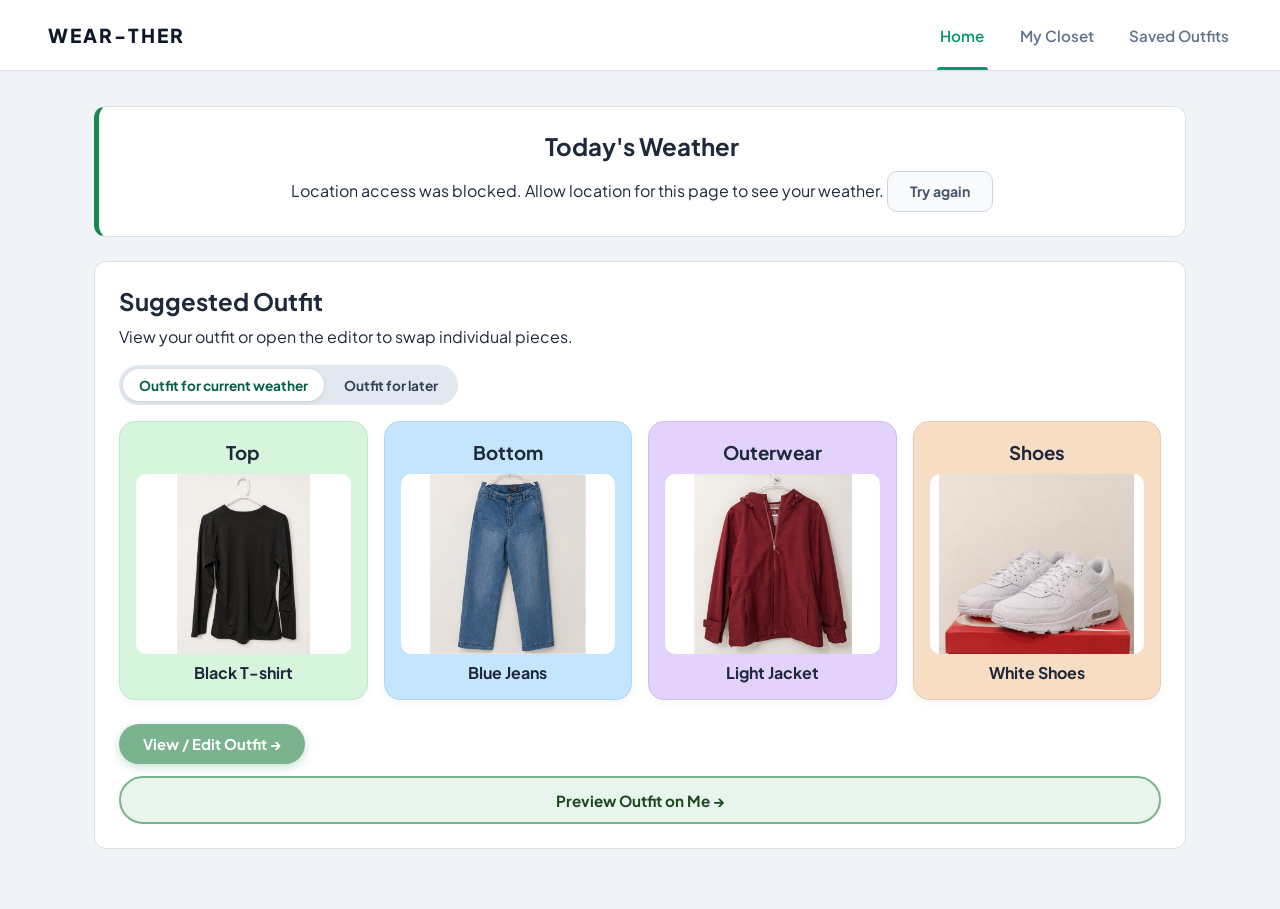
==== commit 9ba9b52e: "Weather over time Added a weather overtime where the user can see the weather for the entire day to " ====
--- a/index.html
+++ b/index.html
@@ -35,12 +35,35 @@
         <p id="outfit-weather-summary">
           Weather is currently unavailable.
         </p>
+
+        <!-- Hourly forecast strip: scroll sideways to see later hours. -->
+        <section id="hourly-weather" class="hourly-weather hidden" aria-labelledby="hourly-weather-title">
+          <div class="hourly-weather-head">
+            <h3 id="hourly-weather-title" class="hourly-weather-title">Hourly forecast</h3>
+            <span class="hourly-weather-hint" aria-hidden="true">Scroll for later hours →</span>
+          </div>
+          <div id="hourly-weather-strip" class="hourly-weather-strip" role="list" tabindex="0"
+            aria-label="Hourly forecast, scroll sideways for later hours"></div>
+        </section>
       </div>
 
       <!-- This section will display the suggested clothing combination. -->
       <div class="outfit-section">
         <h2>Suggested Outfit</h2>
         <p>View your outfit or open the editor to swap individual pieces.</p>
+
+        <!-- Choose what the outfit is for: the weather right now, or a time you pick. -->
+        <div class="outfit-target-bar">
+          <div class="compare-toggle" role="group" aria-label="When do you need this outfit?">
+            <button id="outfit-target-now" class="compare-btn active" type="button" aria-pressed="true">Outfit for current weather</button>
+            <button id="outfit-target-later" class="compare-btn" type="button" aria-pressed="false">Outfit for later</button>
+          </div>
+          <div id="outfit-later-picker" class="outfit-later-picker hidden">
+            <label for="outfit-later-time">I'm going out at</label>
+            <input type="time" id="outfit-later-time">
+          </div>
+        </div>
+        <p id="outfit-target-note" class="outfit-target-note" role="status"></p>
 
         <!-- JavaScript will add clothing cards using saved closet items.
          Each card will include its photo, name, and Replace button. -->
@@ -68,7 +91,7 @@
           ← Back to Home
         </button>
 
-        <h2>Today's Outfit</h2>
+        <h2 id="outfit-editor-heading">Today's Outfit</h2>
         <p>Swap individual pieces using items from your closet.</p>
 
         <!-- HEND: Compare the original suggestion with your changes, and save the outfit. -->
@@ -141,18 +164,18 @@
           </div>
           <p class="helper-text preview-privacy">
             Optional: add a clear, full-body photo (standing, facing the camera, feet visible) to
-            try the outfit on yourself. It is saved only in this browser and sent to the free
-            try-on service only when you click Try It On My Photo.
+            try the outfit on yourself. It is saved only in this browser and sent to Google
+            Gemini (through Wear-ther's try-on service) only when you click Try It On My Photo.
           </p>
         </div>
 
-        <!-- Right: the preview. "Full outfit" always works; "On my photo" is an AI beta. -->
+        <!-- Right: the preview. "Full outfit" always works; "On my photo" uses Gemini. -->
         <div class="preview-panel preview-result-panel">
           <div class="preview-result-head">
             <h3>Generated Preview</h3>
             <div class="compare-toggle" role="group" aria-label="Preview type">
               <button id="preview-view-board" class="compare-btn active" type="button" aria-pressed="true">Full outfit</button>
-              <button id="preview-view-photo" class="compare-btn" type="button" aria-pressed="false">On my photo · beta</button>
+              <button id="preview-view-photo" class="compare-btn" type="button" aria-pressed="false">On my photo</button>
             </div>
           </div>
 
--- a/style.css
+++ b/style.css
@@ -1889,3 +1889,205 @@
     grid-template-columns: 1fr;
   }
 }
+
+/* ===== HOURLY WEATHER STRIP (under Today's Weather on Home) ===== */
+#screen-home .hourly-weather {
+  margin-top: 1.2rem;
+  padding-top: 1rem;
+  border-top: 1px solid #e2e8f0;
+  text-align: left;
+}
+
+.hourly-weather-head {
+  display: flex;
+  align-items: baseline;
+  justify-content: space-between;
+  gap: 0.6rem;
+  margin-bottom: 0.6rem;
+}
+
+#screen-home .hourly-weather-title {
+  margin-bottom: 0;
+  font-size: 0.8rem;
+  font-weight: 800;
+  letter-spacing: 0.4px;
+  text-transform: uppercase;
+  color: #475569;
+}
+
+.hourly-weather-hint {
+  font-size: 0.75rem;
+  font-weight: 600;
+  color: #64748b;
+}
+
+/* One row that scrolls sideways. */
+.hourly-weather-strip {
+  display: flex;
+  gap: 0.6rem;
+  overflow-x: auto;
+  overflow-y: hidden;
+  padding: 0.2rem 0.1rem 0.7rem;
+  scroll-snap-type: x proximity;
+  -webkit-overflow-scrolling: touch;
+  scrollbar-width: thin;
+  scrollbar-color: #7bb38e #e2e8f0;
+}
+
+.hourly-weather-strip::-webkit-scrollbar {
+  height: 8px;
+}
+
+.hourly-weather-strip::-webkit-scrollbar-track {
+  background: #e2e8f0;
+  border-radius: 8px;
+}
+
+.hourly-weather-strip::-webkit-scrollbar-thumb {
+  background: #7bb38e;
+  border-radius: 8px;
+}
+
+.hourly-weather-strip:focus-visible {
+  outline: 3px solid #198754;
+  outline-offset: 3px;
+  border-radius: 12px;
+}
+
+.hourly-item {
+  flex: 0 0 auto;
+  width: 78px;
+  display: flex;
+  flex-direction: column;
+  align-items: center;
+  gap: 0.2rem;
+  padding: 0.6rem 0.4rem 0.65rem;
+  background: #f8fafc;
+  border: 1px solid #dce4ec;
+  border-radius: 12px;
+  box-shadow: 0 2px 6px rgba(0, 0, 0, 0.03);
+  scroll-snap-align: start;
+  text-align: center;
+}
+
+/* The current hour uses the app's green. */
+.hourly-item.is-now {
+  background: #e8f5ec;
+  border-color: #7bb38e;
+}
+
+.hourly-day {
+  min-height: 0.8rem;
+  font-size: 0.68rem;
+  font-weight: 800;
+  line-height: 0.8rem;
+  text-transform: uppercase;
+  letter-spacing: 0.3px;
+  color: #059669;
+}
+
+.hourly-time {
+  font-size: 0.8rem;
+  font-weight: 700;
+  white-space: nowrap;
+  color: #475569;
+}
+
+.hourly-icon {
+  font-size: 1.7rem;
+  line-height: 1.3;
+}
+
+.hourly-temp {
+  font-size: 1.05rem;
+  font-weight: 800;
+  color: #0f172a;
+}
+
+/* Blue chip for rain/snow chance; the row keeps its height when empty
+   so every card lines up. */
+.hourly-rain {
+  min-height: 1.2rem;
+  padding: 0.05rem 0.45rem;
+  border-radius: 10px;
+  font-size: 0.72rem;
+  font-weight: 700;
+  line-height: 1.1rem;
+  white-space: nowrap;
+  background: #c5e5fc;
+  color: #0b3c66;
+}
+
+.hourly-rain.is-none {
+  background: transparent;
+}
+
+@media (max-width: 600px) {
+  .hourly-weather-hint {
+    display: none;
+  }
+
+  .hourly-item {
+    width: 70px;
+  }
+}
+
+/* ===== OUTFIT FOR CURRENT WEATHER / LATER (Suggested Outfit on Home) ===== */
+#screen-home .outfit-target-bar {
+  display: flex;
+  flex-wrap: wrap;
+  align-items: center;
+  gap: 0.8rem 1.2rem;
+  margin: 1rem 0 0.4rem;
+}
+
+.outfit-later-picker {
+  display: flex;
+  align-items: center;
+  gap: 0.6rem;
+}
+
+.outfit-later-picker label {
+  font-size: 0.85rem;
+  font-weight: 700;
+  color: #334155;
+}
+
+.outfit-later-picker input[type="time"] {
+  padding: 0.55rem 0.8rem;
+  border: 1.5px solid #cbd5e1;
+  border-radius: 10px;
+  font-size: 0.9rem;
+  background: #ffffff;
+  color: #1e293b;
+  cursor: pointer;
+}
+
+.outfit-later-picker input[type="time"]:focus-visible {
+  outline: 3px solid #198754;
+  outline-offset: 2px;
+}
+
+/* Forecast for the chosen time, or a hint to pick one. */
+#screen-home .outfit-target-note {
+  margin-bottom: 0.4rem;
+  font-size: 0.88rem;
+  font-weight: 600;
+  color: #475569;
+}
+
+#screen-home .outfit-target-note:empty {
+  display: none;
+}
+
+@media (max-width: 600px) {
+  .outfit-target-bar .compare-toggle {
+    width: 100%;
+  }
+
+  .outfit-target-bar .compare-btn {
+    flex: 1;
+    padding: 0.5rem 0.6rem;
+    font-size: 0.8rem;
+  }
+}
